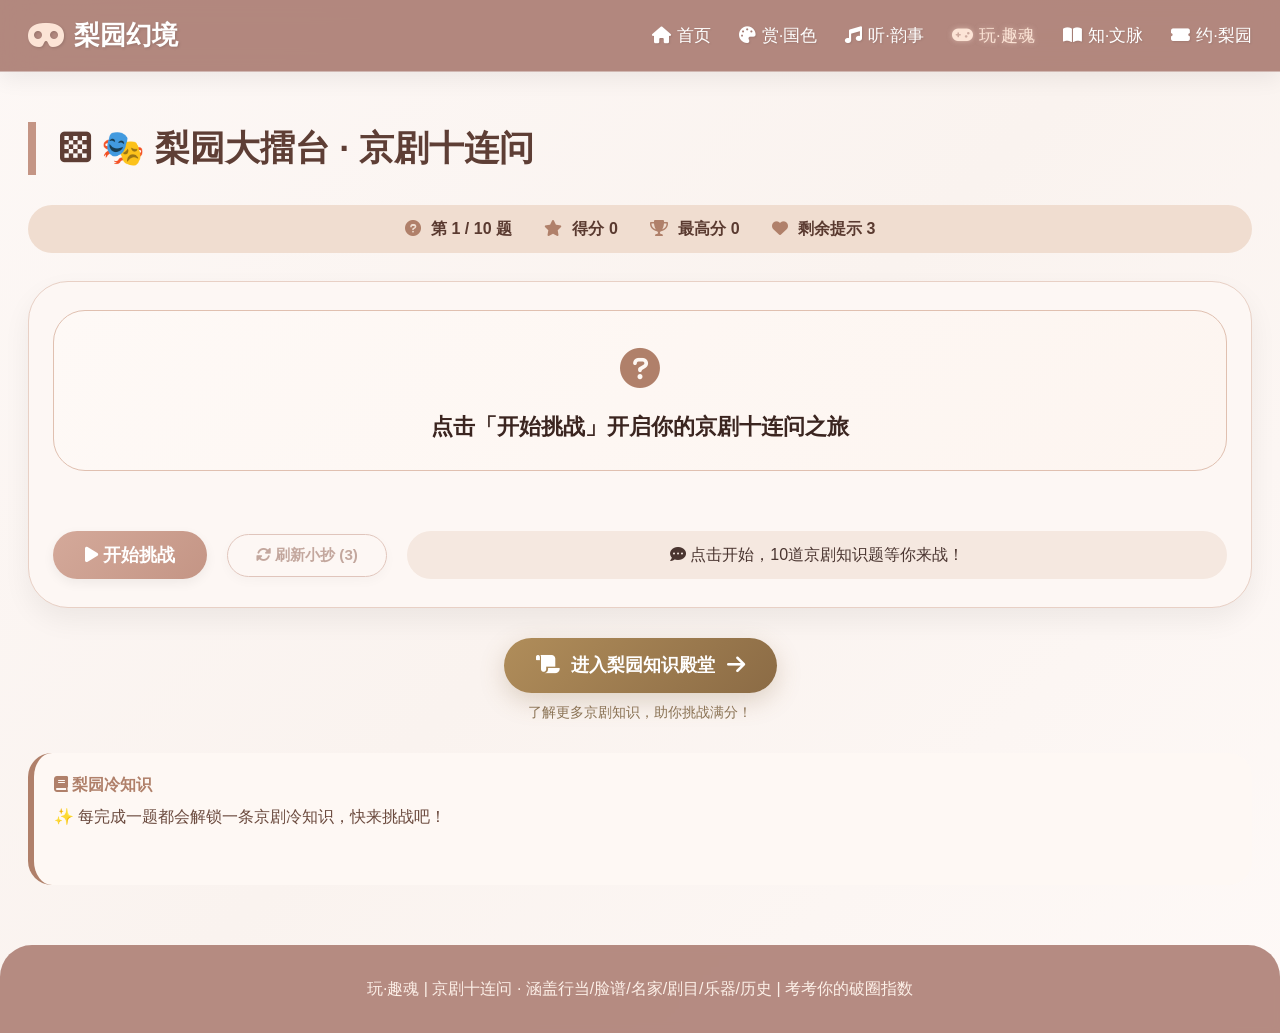
==== game.html @ dd4f6388 "Add files via upload" ====
<!DOCTYPE html>
<html lang="zh-CN">
<head>
    <meta charset="UTF-8">
    <meta name="viewport" content="width=device-width, initial-scale=1.0, user-scalable=yes">
    <title>梨园幻境 · 玩·趣魂 | 京剧十连问 · 破圈挑战赛</title>
    <link rel="stylesheet" href="https://cdnjs.cloudflare.com/ajax/libs/font-awesome/6.0.0-beta3/css/all.min.css">
    <link rel="stylesheet" href="css/new_file.css">
    <style>
        /* ========== 新增：知识殿堂跳转按钮样式 ========== */
        .knowledge-entry-section {
            text-align: center;
            margin: 30px 0 10px;
        }
        
        .knowledge-entry-btn {
            display: inline-flex;
            align-items: center;
            gap: 12px;
            background: linear-gradient(135deg, #b08d5a, #8b6b45);
            color: white;
            border: none;
            padding: 14px 32px;
            border-radius: 50px;
            font-size: 1.1rem;
            font-weight: 600;
            cursor: pointer;
            text-decoration: none;
            transition: all 0.3s ease;
            box-shadow: 0 8px 24px rgba(139, 107, 69, 0.25);
        }
        
        .knowledge-entry-btn:hover {
            background: linear-gradient(135deg, #c4a47a, #a07850);
            transform: translateY(-3px);
            box-shadow: 0 14px 32px rgba(139, 107, 69, 0.35);
        }
        
        .knowledge-entry-btn i {
            font-size: 1.3rem;
        }
        
        .entry-subtitle {
            font-size: 0.85rem;
            color: #8b7355;
            margin-top: 10px;
        }
    </style>
</head>
<body>
<div class="navbar">
    <div class="container nav-flex">
        <div class="logo"><i class="fas fa-mask"></i> 梨园幻境</div>
        <div class="nav-links">
            <a href="index.html"><i class="fas fa-home"></i> 首页</a>
            <a href="visual.html"><i class="fas fa-palette"></i> 赏·国色</a>
            <a href="audio.html"><i class="fas fa-music"></i> 听·韵事</a> 
            <a href="game.html" class="active"><i class="fas fa-gamepad"></i> 玩·趣魂</a>
            <a href="knowledge.html"><i class="fas fa-book-open"></i> 知·文脉</a>
            <a href="theater.html"><i class="fas fa-ticket-alt"></i> 约·梨园</a>
        </div>
    </div>
</div>

<div class="container">
    <!-- 游戏主区域：京剧十连问（保持不变） -->
    <div class="game-header">
        <h2 class="section-title"><i class="fas fa-chess-board"></i> 🎭 梨园大擂台 · 京剧十连问</h2>
        <div class="game-score-board">
            <span><i class="fas fa-question-circle"></i> 第 <span id="currentQNum">1</span> / <span id="totalQNum">10</span> 题</span>
            <span><i class="fas fa-star"></i> 得分 <span id="scoreCount">0</span></span>
            <span><i class="fas fa-trophy"></i> 最高分 <span id="highScoreSpan">0</span></span>
            <span><i class="fas fa-heart"></i> 剩余提示 <span id="hintLeftSpan">3</span></span>
        </div>
    </div>

    <div class="game-main-box">
        <!-- 题目卡片区域 -->
        <div class="question-area" id="questionArea">
            <div class="question-icon"><i class="fas fa-question-circle"></i></div>
            <div class="question-text" id="questionText">点击「开始挑战」开启你的京剧十连问之旅</div>
            <div class="hint-badge" id="hintBadge" style="display: none;">
                <i class="fas fa-lightbulb"></i> 💡 戏箱小抄：<span id="hintText"></span>
            </div>
        </div>

        <!-- 选项卡片区域 -->
        <div class="options-area" id="optionsArea"></div>

        <!-- 游戏控制栏 -->
        <div class="game-controls">
            <button id="startBtn" class="btn btn-primary btn-lg"><i class="fas fa-play"></i> 开始挑战</button>
            <button id="refreshHintBtn" class="btn btn-outline" disabled><i class="fas fa-sync-alt"></i> 刷新小抄 (<span id="hintLeftInner">3</span>)</button>
            <div class="game-feedback" id="gameFeedback">
                <i class="fas fa-comment-dots"></i> 点击开始，10道京剧知识题等你来战！
            </div>
        </div>

        <!-- 通关彩蛋区域 -->
        <div class="achievement-area" id="achievementArea" style="display: none;">
            <div class="achievement-card">
                <i class="fas fa-crown"></i>
                <span id="achievementText"></span>
            </div>
        </div>
    </div>

    <!-- ========== 新增：知识殿堂跳转入口 ========== -->
    <div class="knowledge-entry-section">
        <a href="game-knowledge.html" class="knowledge-entry-btn">
            <i class="fas fa-scroll"></i>
            进入梨园知识殿堂
            <i class="fas fa-arrow-right"></i>
        </a>
        <p class="entry-subtitle">了解更多京剧知识，助你挑战满分！</p>
    </div>

    <!-- 梨园知识小百科（动态更新） -->
    <div class="knowledge-tips">
        <h4><i class="fas fa-book"></i> 梨园冷知识</h4>
        <p id="funFact">✨ 每完成一题都会解锁一条京剧冷知识，快来挑战吧！</p>
    </div>
</div>

<footer><p>玩·趣魂 | 京剧十连问 · 涵盖行当/脸谱/名家/剧目/乐器/历史 | 考考你的破圈指数</p></footer>

<script>
    // ---------- 京剧知识题库（保持不变） ----------
    const masterQuestionBank = [
        // 行当类
        { question: "京剧中的"旦"角不包括以下哪一类？", options: ["青衣", "花旦", "武旦", "花脸"], correct: "花脸", hint: "花脸属于「净」行，不是旦角。", funFact: "旦角分为青衣、花旦、刀马旦、武旦、老旦等。" },
        { question: "下列哪位是著名的"老生"演员？", options: ["梅兰芳", "程砚秋", "马连良", "荀慧生"], correct: "马连良", hint: "马连良是四大须生之一，老生名家。", funFact: "四大须生：马连良、谭富英、杨宝森、奚啸伯。" },
        { question: ""丑"角脸上的白色块通常画在哪里？", options: ["额头", "鼻梁", "脸颊", "下巴"], correct: "鼻梁", hint: "丑角鼻梁上画白色豆腐块，俗称「小花脸」。", funFact: "丑角分文丑和武丑，文丑如《群英会》蒋干。" },
        // 脸谱类
        { question: "京剧脸谱中，白色通常象征什么性格？", options: ["忠勇", "刚直", "奸诈", "神秘"], correct: "奸诈", hint: "白脸代表奸诈多疑，如曹操、严嵩。", funFact: "红脸忠勇（关羽）、黑脸刚直（包拯）、白脸奸诈（曹操）。" },
        { question: "《闹天宫》中孙悟空的脸谱主色调是？", options: ["红色", "黄色", "白色", "金色"], correct: "金色", hint: "孙悟空脸谱为金色，代表神佛/猴王。", funFact: "金色脸谱多用于神怪角色，如二郎神、孙悟空。" },
        // 剧目类
        { question: "《贵妃醉酒》中杨贵妃由哪位京剧大师发扬光大？", options: ["程砚秋", "荀慧生", "梅兰芳", "尚小云"], correct: "梅兰芳", hint: "梅兰芳的《贵妃醉酒》是梅派代表剧目。", funFact: "梅兰芳在剧中加入了「卧鱼」等高难度身段。" },
        { question: ""劝千岁杀字休出口"出自哪部经典剧目？", options: ["《空城计》", "《甘露寺》", "《借东风》", "《捉放曹》"], correct: "《甘露寺》", hint: "这是乔玄劝孙权不要杀刘备的著名唱段。", funFact: "这段「劝千岁」是马派老生代表唱腔。" },
        { question: "以下哪部戏讲述的是"霸王别姬"的故事？", options: ["《长坂坡》", "《霸王别姬》", "《宇宙锋》", "《锁麟囊》"], correct: "《霸王别姬》", hint: "项羽被困垓下，虞姬自刎。", funFact: "《霸王别姬》中虞姬的剑舞是经典场面。" },
        // 名家类
        { question: "被誉为"京剧艺术大师"、"梅派"创始人的是？", options: ["程砚秋", "梅兰芳", "周信芳", "马连良"], correct: "梅兰芳", hint: "梅兰芳是四大名旦之首。", funFact: "梅兰芳曾赴美演出，将京剧推向世界。" },
        { question: ""麒派"老生艺术是由哪位大师创立的？", options: ["梅兰芳", "程砚秋", "周信芳", "荀慧生"], correct: "周信芳", hint: "周信芳艺名「麒麟童」，创立麒派。", funFact: "麒派表演苍劲有力，擅演《徐策跑城》。" },
        // 乐器类
        { question: "京剧乐队中，被称为"武场"灵魂的打击乐器是？", options: ["京胡", "月琴", "板鼓", "铙钹"], correct: "板鼓", hint: "板鼓由鼓师指挥，控制全场节奏。", funFact: "武场乐器包括板鼓、大锣、铙钹、小锣。" },
        { question: "京剧"文场"三大件不包括以下哪一项？", options: ["京胡", "月琴", "三弦", "大锣"], correct: "大锣", hint: "大锣属于武场乐器。", funFact: "文场三大件：京胡、月琴、三弦。" },
        // 历史类
        { question: "京剧形成于哪个朝代？", options: ["唐代", "宋代", "明代", "清代"], correct: "清代", hint: "乾隆年间四大徽班进京，逐渐形成京剧。", funFact: "京剧至今已有200多年历史。" },
        { question: "四大徽班进京发生在哪一年左右？", options: ["1790年", "1840年", "1900年", "1911年"], correct: "1790年", hint: "乾隆五十五年，为皇帝祝寿进京。", funFact: "四大徽班：三庆、四喜、和春、春台。" },
        // 特技类
        { question: "京剧中的"摔僵尸"属于哪种表演特技？", options: ["毯子功", "把子功", "水袖功", "翎子功"], correct: "毯子功", hint: "摔僵尸是毯子功中的高难度技巧。", funFact: "毯子功包括翻、滚、摔、跌等技巧。" },
        { question: "京剧表演中，演员甩动头顶的翎子称为什么？", options: ["翎子功", "帽翅功", "水袖功", "髯口功"], correct: "翎子功", hint: "翎子功多用于吕布、周瑜等角色。", funFact: "翎子功有掏翎、衔翎、甩翎等技巧。" }
    ];

    // 游戏状态（保持不变）
    let currentQuestions = [];
    let currentIndex = 0;
    let score = 0;
    let highScore = 0;
    let hintLeft = 3;
    let gameActive = false;
    let answered = false;
    let currentQuestionObj = null;
    let canRefreshHint = true;

    // DOM 元素（保持不变）
    const questionText = document.getElementById('questionText');
    const optionsArea = document.getElementById('optionsArea');
    const startBtn = document.getElementById('startBtn');
    const refreshHintBtn = document.getElementById('refreshHintBtn');
    const gameFeedback = document.getElementById('gameFeedback');
    const currentQNumSpan = document.getElementById('currentQNum');
    const totalQNumSpan = document.getElementById('totalQNum');
    const scoreCountSpan = document.getElementById('scoreCount');
    const highScoreSpan = document.getElementById('highScoreSpan');
    const hintLeftSpan = document.getElementById('hintLeftSpan');
    const hintLeftInner = document.getElementById('hintLeftInner');
    const hintBadge = document.getElementById('hintBadge');
    const hintTextSpan = document.getElementById('hintText');
    const achievementArea = document.getElementById('achievementArea');
    const achievementTextSpan = document.getElementById('achievementText');
    const funFactP = document.getElementById('funFact');

    // 所有游戏函数保持不变
    function loadHighScore() {
        const saved = localStorage.getItem('operaQuizHighScore');
        if (saved) highScore = parseInt(saved);
        highScoreSpan.innerText = highScore;
    }

    function saveHighScore() {
        if (score > highScore) {
            highScore = score;
            highScoreSpan.innerText = highScore;
            localStorage.setItem('operaQuizHighScore', highScore);
        }
    }

    function selectRandomQuestions() {
        const shuffled = [...masterQuestionBank];
        for (let i = shuffled.length - 1; i > 0; i--) {
            const j = Math.floor(Math.random() * (i + 1));
            [shuffled[i], shuffled[j]] = [shuffled[j], shuffled[i]];
        }
        return shuffled.slice(0, 10);
    }

    function refreshHint() {
        if (!gameActive || answered) {
            gameFeedback.innerHTML = '<i class="fas fa-info-circle"></i> 请在答题前使用小抄~';
            return;
        }
        if (hintLeft <= 0) {
            gameFeedback.innerHTML = '<i class="fas fa-exclamation-triangle"></i> 小抄次数已用完！';
            return;
        }
        if (!canRefreshHint) return;
        
        canRefreshHint = false;
        hintLeft--;
        hintLeftSpan.innerText = hintLeft;
        hintLeftInner.innerText = hintLeft;
        
        if (currentQuestionObj && currentQuestionObj.hint) {
            hintTextSpan.innerText = currentQuestionObj.hint;
            hintBadge.style.display = 'block';
            gameFeedback.innerHTML = '<i class="fas fa-lightbulb"></i> 戏箱小抄已刷新！快看提示~';
            
            setTimeout(() => {
                if (hintBadge.style.display === 'block') {
                    hintBadge.style.display = 'none';
                }
            }, 4000);
        }
        
        setTimeout(() => {
            canRefreshHint = true;
        }, 1000);
        
        refreshHintBtn.disabled = false;
    }

    function displayCurrentQuestion() {
        if (!gameActive || currentIndex >= currentQuestions.length) return;
        
        currentQuestionObj = currentQuestions[currentIndex];
        questionText.innerHTML = `<i class="fas fa-feather-alt"></i> ${currentQuestionObj.question}`;
        
        const opts = [...currentQuestionObj.options];
        for (let i = opts.length - 1; i > 0; i--) {
            const j = Math.floor(Math.random() * (i + 1));
            [opts[i], opts[j]] = [opts[j], opts[i]];
        }
        
        optionsArea.innerHTML = '';
        opts.forEach(opt => {
            const optionCard = document.createElement('div');
            optionCard.className = 'costume-option';
            optionCard.innerHTML = `
                <div class="option-emoji">${getOptionEmoji(opt)}</div>
                <div class="option-text">${opt}</div>
            `;
            optionCard.addEventListener('click', () => {
                if (!gameActive || answered) return;
                checkAnswer(opt);
            });
            optionsArea.appendChild(optionCard);
        });
        
        answered = false;
        currentQNumSpan.innerText = currentIndex + 1;
        totalQNumSpan.innerText = currentQuestions.length;
        scoreCountSpan.innerText = score;
        hintBadge.style.display = 'none';
        refreshHintBtn.disabled = false;
    }
    
    function getOptionEmoji(opt) {
        if (opt.includes('梅兰芳')) return '🎭';
        if (opt.includes('脸谱') || opt.includes('红脸')) return '🎨';
        if (opt.includes('大锣')) return '🥁';
        if (opt.includes('1790')) return '📅';
        return '🎭';
    }

    function checkAnswer(selected) {
        if (!gameActive || answered) return;
        answered = true;
        
        const isCorrect = (selected === currentQuestionObj.correct);
        
        if (isCorrect) {
            score += 10;
            scoreCountSpan.innerText = score;
            saveHighScore();
            
            gameFeedback.innerHTML = `<i class="fas fa-check-circle"></i> ✅ 漂亮！${currentQuestionObj.correct} 是正确的！ +10分`;
            gameFeedback.className = 'game-feedback correct-feedback';
            funFactP.innerHTML = `<i class="fas fa-lightbulb"></i> ✨ 冷知识：${currentQuestionObj.funFact}`;
            highlightOption(currentQuestionObj.correct, true);
            
            setTimeout(() => {
                if (gameActive) {
                    currentIndex++;
                    if (currentIndex < currentQuestions.length) {
                        displayCurrentQuestion();
                    } else {
                        gameComplete();
                    }
                }
            }, 1000);
        } else {
            gameFeedback.innerHTML = `<i class="fas fa-times-circle"></i> ❌ 很遗憾！正确答案是：${currentQuestionObj.correct}。${currentQuestionObj.hint}`;
            gameFeedback.className = 'game-feedback wrong-feedback';
            highlightOption(selected, false);
            highlightOption(currentQuestionObj.correct, true);
            funFactP.innerHTML = `<i class="fas fa-book"></i> 📖 小贴士：${currentQuestionObj.hint}`;
            
            setTimeout(() => {
                if (gameActive) {
                    gameOver();
                }
            }, 2000);
        }
        
        refreshHintBtn.disabled = true;
    }
    
    function highlightOption(optionText, isCorrect) {
        const options = document.querySelectorAll('.costume-option');
        for (let opt of options) {
            if (opt.querySelector('.option-text').innerText === optionText) {
                if (isCorrect) {
                    opt.classList.add('correct-answer');
                } else {
                    opt.classList.add('wrong-answer');
                }
                setTimeout(() => {
                    opt.classList.remove('correct-answer', 'wrong-answer');
                }, 1000);
                break;
            }
        }
    }
    
    function gameComplete() {
        gameActive = false;
        startBtn.innerText = '再来一局';
        refreshHintBtn.disabled = true;
        
        const totalScore = score;
        let message = '';
        if (totalScore === 100) {
            message = '🏆 满分破圈大神！京剧十级学者！🏆';
            showAchievement('🎉 满分通关！京剧破圈王者！ 🎉');
        } else if (totalScore >= 70) {
            message = '🌟 京剧达人！再进一步就是大师啦！ 🌟';
            showAchievement('✨ 京剧达人 · 破圈成功 ✨');
        } else {
            message = '📚 再学学京剧知识，下次一定全对！ 💪';
            showAchievement('💪 继续努力，梨园之路还很长~');
        }
        
        gameFeedback.innerHTML = `<i class="fas fa-flag-checkered"></i> 闯关结束！最终得分：${totalScore}/100。${message}`;
        gameFeedback.className = 'game-feedback';
        saveHighScore();
    }
    
    function gameOver() {
        gameActive = false;
        startBtn.innerText = '再来一局';
        refreshHintBtn.disabled = true;
        
        gameFeedback.innerHTML = `<i class="fas fa-skull-crosswalk"></i> 挑战失败！最终得分：${score}/100。点击「再来一局」重新挑战！`;
        gameFeedback.className = 'game-feedback wrong-feedback';
        showAchievement('😢 差一点点，再来一局吧！');
        saveHighScore();
    }
    
    function showAchievement(msg) {
        achievementTextSpan.innerText = msg;
        achievementArea.style.display = 'block';
        setTimeout(() => {
            achievementArea.style.display = 'none';
        }, 3000);
    }
    
    function startNewGame() {
        currentQuestions = selectRandomQuestions();
        currentIndex = 0;
        score = 0;
        hintLeft = 3;
        gameActive = true;
        answered = false;
        
        scoreCountSpan.innerText = score;
        hintLeftSpan.innerText = hintLeft;
        hintLeftInner.innerText = hintLeft;
        startBtn.innerText = '挑战中...';
        setTimeout(() => { startBtn.innerText = '再来一局'; }, 1500);
        
        refreshHintBtn.disabled = false;
        gameFeedback.innerHTML = '<i class="fas fa-play"></i> 游戏开始！共10题，每题10分，答错即结束。可使用3次「刷新小抄」！';
        gameFeedback.className = 'game-feedback';
        funFactP.innerHTML = '✨ 每完成一题都会解锁一条京剧冷知识，快来挑战吧！';
        
        displayCurrentQuestion();
    }

    function init() {
        loadHighScore();
        totalQNumSpan.innerText = '10';
        
        startBtn.addEventListener('click', () => {
            if (gameActive) {
                if (confirm('当前游戏进行中，重新开始会丢失进度，确定吗？')) {
                    startNewGame();
                }
            } else {
                startNewGame();
            }
        });
        
        refreshHintBtn.addEventListener('click', refreshHint);
        
        gameFeedback.innerHTML = '<i class="fas fa-comment-dots"></i> 点击「开始挑战」，10道京剧知识题等你来战！';
    }
    
    init();
</script>
</body>
</html>
---- css/new_file.css ----
/* css/new_file.css - 京剧破圈互动网站统一样式表（淡雅京剧淡红色系） */
* {
    margin: 0;
    padding: 0;
    box-sizing: border-box;
}

body {
    /* 改为低饱和度的淡粉/暖白渐变，如戏服水袖般柔美 */
    background: linear-gradient(135deg, #fdf8f6 0%, #faf3ef 50%, #fef9f7 100%);
    font-family: 'Segoe UI', 'PingFang SC', Roboto, 'Noto Sans CJK SC', 'Microsoft YaHei', sans-serif;
    color: #4a3530; /* 深红褐色文字，更柔和 */
    scroll-behavior: smooth;
    min-height: 100vh;
}

.container {
    max-width: 1300px;
    margin: 0 auto;
    padding: 0 28px;
}

/* ========== 导航栏统一风格（淡雅浅绛红色） ========== */
.navbar {
    /* 使用低饱和度的浅绛红色，如京剧戏服内衬 */
    background: rgba(168, 120, 110, 0.88); /* 淡雅浅绛红 */
    backdrop-filter: blur(14px);
    position: sticky;
    top: 0;
    z-index: 1000;
    padding: 16px 0;
    border-bottom: 1px solid rgba(255, 255, 255, 0.4);
    box-shadow: 0 8px 20px rgba(0, 0, 0, 0.06);
}

.nav-flex {
    display: flex;
    justify-content: space-between;
    align-items: center;
    flex-wrap: wrap;
}

.logo {
    display: flex;
    align-items: center;
    gap: 10px;
    font-size: 1.6rem;
    font-weight: bold;
    color: #ffffff;
    text-shadow: 1px 1px 3px rgba(0, 0, 0, 0.15);
}

.logo i {
    font-size: 2rem;
    color: #fce4d6; /* 淡粉金色 */
    animation: gentleShake 3s infinite;
}

@keyframes gentleShake {
    0%, 100% { transform: rotate(0deg); }
    50% { transform: rotate(5deg); }
}

.nav-links {
    display: flex;
    gap: 28px;
    flex-wrap: wrap;
}

.nav-links a {
    color: #ffffff;
    text-decoration: none;
    font-weight: 500;
    font-size: 1.05rem;
    transition: 0.2s;
    display: flex;
    align-items: center;
    gap: 6px;
    text-shadow: 1px 1px 2px rgba(0, 0, 0, 0.1);
}

.nav-links a:hover,
.nav-links a.active {
    color: #fce4d6; /* 淡粉金色高亮 */
    text-shadow: 0 0 5px rgba(252, 228, 214, 0.5);
}

/* ========== 按钮样式（淡红色系列） ========== */
.btn {
    background: linear-gradient(135deg, #d4a99a, #c49585); /* 淡粉褐色渐变 */
    color: white;
    border: none;
    padding: 10px 28px;
    border-radius: 40px;
    font-weight: bold;
    cursor: pointer;
    transition: 0.2s;
    font-size: 0.95rem;
    display: inline-block;
    text-decoration: none;
    box-shadow: 0 4px 12px rgba(0, 0, 0, 0.06);
}

.btn:hover {
    background: linear-gradient(135deg, #e0bfb0, #d4a99a);
    transform: scale(1.02);
    box-shadow: 0 6px 16px rgba(0, 0, 0, 0.1);
}

.btn-outline {
    background: transparent;
    border: 1.5px solid #c49585;
    color: #8b5a4a;
}

.btn-outline:hover {
    background: linear-gradient(135deg, #d4a99a, #c49585);
    color: white;
    transform: scale(1.02);
}

/* ========== 板块标题 ========== */
.section-title {
    font-size: 2.2rem;
    border-left: 8px solid #c49585; /* 淡粉褐边框 */
    padding-left: 24px;
    margin: 50px 0 30px;
    font-weight: 800;
    color: #5e3e35;
}

/* ========== 卡片网格 ========== */
.card-grid {
    display: grid;
    grid-template-columns: repeat(auto-fill, minmax(280px, 1fr));
    gap: 30px;
    margin-bottom: 40px;
}

.card {
    background: rgba(255, 255, 255, 0.92);
    backdrop-filter: blur(4px);
    border-radius: 36px;
    overflow: hidden;
    box-shadow: 0 12px 24px rgba(0, 0, 0, 0.05);
    transition: all 0.3s ease;
    border: 1px solid rgba(235, 215, 210, 0.8);
}

.card:hover {
    transform: translateY(-6px);
    box-shadow: 0 20px 30px rgba(0, 0, 0, 0.08);
    background: rgba(255, 255, 255, 0.97);
}

.card-img {
    height: 200px;
    background-size: cover;
    background-position: center;
}

.card-content {
    padding: 24px;
}

.tag {
    background: rgba(210, 170, 155, 0.2); /* 淡粉褐色标签 */
    color: #8b5a4a;
    border-radius: 30px;
    padding: 4px 14px;
    font-size: 0.75rem;
    display: inline-block;
    margin-bottom: 12px;
}

/* ========== Hero 区域 ========== */
.hero {
    background: linear-gradient(125deg, #e8d0c5 0%, #f2e0d5 50%, #fdf8f6 100%); /* 淡粉褐渐变 */
    border-radius: 0 0 56px 56px;
    padding: 60px 0 70px;
    color: white;
    position: relative;
    overflow: hidden;
}

.hero-grid {
    display: flex;
    flex-wrap: wrap;
    align-items: center;
    gap: 40px;
}

.hero-text h1 {
    font-size: 3rem;
    line-height: 1.2;
    background: linear-gradient(135deg, #6b4a3e, #8b6a5a, #a88070); /* 红褐色系文字渐变 */
    -webkit-background-clip: text;
    background-clip: text;
    color: transparent;
    margin-bottom: 20px;
}

.hero-badge {
    background: rgba(0, 0, 0, 0.1);
    backdrop-filter: blur(4px);
    border-radius: 40px;
    padding: 6px 18px;
    display: inline-block;
    font-size: 0.9rem;
    margin-bottom: 18px;
}

/* ========== 页脚（底栏）淡雅浅绛红色，与导航栏一致 ========== */
footer {
    background: rgba(168, 120, 110, 0.85); /* 与导航栏同色 */
    color: #fdf0e8;
    text-align: center;
    padding: 32px 0;
    margin-top: 60px;
    border-radius: 32px 32px 0 0;
    backdrop-filter: blur(4px);
}

/* ========== 响应式 ========== */
@media (max-width: 780px) {
    .hero-text h1 {
        font-size: 2rem;
    }
    .section-title {
        font-size: 1.8rem;
    }
    .nav-links {
        gap: 16px;
        margin-top: 12px;
    }
}

/* ========== 特定组件样式（背景色同步调整为淡红色系） ========== */
/* 音频播放项 */
.audio-player-item {
    background: rgba(250, 240, 235, 0.9); /* 暖粉米色 */
    border-radius: 60px;
    margin: 12px 0;
    padding: 16px 24px;
    display: flex;
    justify-content: space-between;
    align-items: center;
    flex-wrap: wrap;
    backdrop-filter: blur(4px);
    border: 1px solid #e8d0c5;
}

/* 进度条 */
.progress-bar {
    width: 100%;
    background: rgba(200, 180, 170, 0.5);
    border-radius: 20px;
    margin-top: 8px;
}

.progress-fill {
    height: 6px;
    background: #c49585;
    border-radius: 20px;
    width: 0%;
}

/* 游戏区域 */
.game-box {
    background: rgba(252, 245, 242, 0.93);
    backdrop-filter: blur(4px);
    border-radius: 48px;
    padding: 32px;
    margin-bottom: 40px;
    border: 1px solid #e8d0c5;
}

.quiz-options {
    display: flex;
    flex-wrap: wrap;
    gap: 20px;
    justify-content: center;
}

.quiz-card {
    background: rgba(255, 252, 250, 0.95);
    border-radius: 48px;
    padding: 20px;
    width: 180px;
    cursor: pointer;
    text-align: center;
    border: 2px solid rgba(200, 170, 155, 0.4);
    transition: 0.2s;
}

.quiz-card.selected {
    border: 4px solid #c49585;
    background: rgba(250, 240, 235, 0.98);
    transform: scale(1.02);
}

.result-area {
    background: rgba(168, 120, 110, 0.85);
    border-radius: 32px;
    padding: 24px;
    margin-top: 24px;
    color: #fdf0e8;
}

/* 双列布局 */
.two-col {
    display: flex;
    flex-wrap: wrap;
    gap: 32px;
}

.col {
    flex: 1;
    background: rgba(252, 245, 242, 0.93);
    backdrop-filter: blur(4px);
    border-radius: 48px;
    padding: 28px;
    border: 1px solid #e8d0c5;
}

.timeline-item {
    display: flex;
    gap: 20px;
    border-bottom: 1px solid rgba(200, 170, 155, 0.4);
    padding: 12px 0;
}

.badge {
    background: #c49585;
    color: white;
    padding: 6px 14px;
    border-radius: 40px;
    display: inline-block;
    margin: 10px 0;
}

/* 地图占位 */
.map-placeholder {
    background: rgba(235, 215, 205, 0.85);
    backdrop-filter: blur(4px);
    border-radius: 48px;
    padding: 32px;
    text-align: center;
    margin-top: 40px;
}

/* Swiper 轮播 */
.swiper {
    width: 100%;
    padding: 20px 0;
}

.swiper-slide {
    text-align: center;
    background: rgba(255, 248, 245, 0.95);
    backdrop-filter: blur(4px);
    border-radius: 32px;
    padding: 16px;
}

.swiper-slide img {
    width: 100%;
    border-radius: 24px;
}

/* 当前播放栏 */
.now-playing-bar {
    background: #e8d0c5;
    border-radius: 48px;
    padding: 12px 20px;
    margin-top: 20px;
    display: none;
    color: #4a3530;
}

/* 网红卡片特殊样式 */
.influencer-card {
    text-align: center;
}

.influencer-avatar {
    width: 100px;
    height: 100px;
    border-radius: 50%;
    object-fit: cover;
    margin-bottom: 12px;
    border: 3px solid #c49585;
}

/* ========== 首页专属科普样式 ========== */
.knowledge-highlight {
    background: linear-gradient(135deg, rgba(255, 249, 246, 0.94), rgba(250, 240, 235, 0.92));
    backdrop-filter: blur(4px);
    border-radius: 48px;
    padding: 32px;
    margin-bottom: 40px;
    box-shadow: 0 8px 20px rgba(0, 0, 0, 0.03);
}

.knowledge-highlight h3 {
    font-size: 1.6rem;
    color: #8b5a4a;
    margin-bottom: 20px;
    display: flex;
    align-items: center;
    gap: 12px;
}

.knowledge-grid {
    display: grid;
    grid-template-columns: repeat(auto-fit, minmax(280px, 1fr));
    gap: 24px;
    margin-top: 20px;
}

.knowledge-item {
    background: rgba(255, 255, 255, 0.95);
    border-radius: 28px;
    padding: 20px;
    transition: transform 0.2s;
    box-shadow: 0 4px 12px rgba(0, 0, 0, 0.04);
}

.knowledge-item:hover {
    transform: translateY(-4px);
    box-shadow: 0 12px 24px rgba(0, 0, 0, 0.06);
}

.knowledge-icon {
    font-size: 2.2rem;
    color: #c49585;
    margin-bottom: 12px;
}

.knowledge-item h4 {
    font-size: 1.2rem;
    margin-bottom: 12px;
    color: #5e3e35;
}

.knowledge-item p {
    color: #6b4a3e;
    line-height: 1.5;
}

.fun-fact {
    background: rgba(210, 170, 155, 0.12);
    border-left: 4px solid #c49585;
    padding: 16px 20px;
    border-radius: 20px;
    margin-top: 20px;
}

.stat-grid {
    display: flex;
    flex-wrap: wrap;
    gap: 20px;
    justify-content: space-around;
    margin-top: 20px;
}

.stat-card {
    text-align: center;
    flex: 1;
    min-width: 120px;
    background: rgba(255, 255, 255, 0.95);
    border-radius: 32px;
    padding: 20px;
}

.stat-number {
    font-size: 2rem;
    font-weight: bold;
    color: #c49585;
}

@media (max-width: 768px) {
    .knowledge-grid {
        grid-template-columns: 1fr;
    }
}
/* 首页小标题样式 */
.hero-subtitle {
    font-size: 1.4rem;
    font-weight: 500;
    margin: 16px 0 20px 0;
    background: linear-gradient(135deg, #fce4d6, #d4a99a);
    -webkit-background-clip: text;
    background-clip: text;
    color: transparent;
    letter-spacing: 2px;
}

@media (max-width: 780px) {
    .hero-subtitle {
        font-size: 1.1rem;
    }
}
/* css/new_file.css - 新增/修改部分（同步为淡红京剧色系） */

/* ========== 主视觉 Banner 动态视频背景 ========== */
.hero-banner {
    position: relative;
    width: 100%;
    height: 85vh;
    min-height: 550px;
    overflow: hidden;
    border-radius: 0 0 48px 48px;
    margin-bottom: 30px;
}

.hero-video-bg {
    position: absolute;
    top: 50%;
    left: 50%;
    width: 100%;
    height: 100%;
    object-fit: cover;
    transform: translate(-50%, -50%);
    z-index: 0;
}

.video-overlay {
    position: absolute;
    top: 0;
    left: 0;
    width: 100%;
    height: 100%;
    background: linear-gradient(135deg, rgba(60, 35, 30, 0.35), rgba(80, 50, 40, 0.3));
    z-index: 1;
}

.gold-particles {
    position: absolute;
    top: 0;
    left: 0;
    width: 100%;
    height: 100%;
    z-index: 2;
    pointer-events: none;
}

.hero-banner-content {
    position: relative;
    z-index: 3;
    display: flex;
    align-items: center;
    justify-content: center;
    height: 100%;
    text-align: center;
    color: white;
    backdrop-filter: brightness(1.05);
}

.hero-text-box {
    background: rgba(0, 0, 0, 0.25);
    backdrop-filter: blur(8px);
    border-radius: 64px;
    padding: 32px 48px;
    border: 1px solid rgba(235, 200, 180, 0.5);
    animation: fadeInUp 1s ease-out;
}

@keyframes fadeInUp {
    from { opacity: 0; transform: translateY(30px); }
    to { opacity: 1; transform: translateY(0); }
}

.dynamic-calligraphy {
    margin: 24px 0;
}

.calligraphy-char {
    font-size: 6rem;
    font-weight: 800;
    font-family: 'KaiTi', '华文楷书', cursive;
    background: linear-gradient(135deg, #fce4d6, #e8c8b0, #c49585);
    -webkit-background-clip: text;
    background-clip: text;
    color: transparent;
    display: inline-block;
    margin-right: 20px;
    text-shadow: 0 0 15px rgba(200, 150, 120, 0.4);
}

.calligraphy-sub {
    font-size: 1.6rem;
    letter-spacing: 4px;
    font-weight: 300;
    background: linear-gradient(135deg, #ffffff, #f2e0d5);
    -webkit-background-clip: text;
    background-clip: text;
    color: transparent;
}

.cta-btn {
    background: linear-gradient(135deg, #d4a99a, #c49585);
    font-size: 1.2rem;
    padding: 12px 32px;
    margin-top: 16px;
    box-shadow: 0 8px 20px rgba(0, 0, 0, 0.25);
    transition: 0.3s;
}

.cta-btn:hover {
    transform: scale(1.03);
    background: linear-gradient(135deg, #e0bfb0, #d4a99a);
}

/* ========== 精选内容走廊（横向滑动） ========== */
.featuredSwiper {
    padding: 20px 0 40px;
    margin-bottom: 40px;
}

.featured-card {
    background: rgba(255, 255, 255, 0.92);
    backdrop-filter: blur(8px);
    border-radius: 48px;
    padding: 28px 20px;
    text-align: center;
    box-shadow: 0 20px 30px rgba(0, 0, 0, 0.06);
    transition: all 0.3s;
    height: auto;
    border: 1px solid rgba(200, 165, 145, 0.5);
}

.featured-card:hover {
    transform: translateY(-8px);
    background: rgba(255, 255, 255, 0.98);
}

.featured-icon {
    font-size: 2.8rem;
    color: #b0806a;
    margin-bottom: 16px;
}

.voice-preview {
    background: rgba(200, 165, 145, 0.25);
    border-radius: 40px;
    padding: 8px 16px;
    margin: 15px 0;
    cursor: pointer;
    font-size: 0.9rem;
    transition: 0.2s;
}
.voice-preview:hover { background: rgba(200, 165, 145, 0.5); }

.btn-small {
    background: #c49585;
    border: none;
    padding: 8px 20px;
    border-radius: 40px;
    color: #2e1f1a;
    font-weight: bold;
    cursor: pointer;
    transition: 0.2s;
}
.btn-small:hover { background: #b0806a; transform: scale(1.02); }

/* 3D 凤冠模型模拟 */
.model-3d-hint {
    background: rgba(0, 0, 0, 0.04);
    border-radius: 32px;
    padding: 16px;
    margin: 16px 0;
    cursor: grab;
    perspective: 600px;
}
.crown-3d {
    width: 100px;
    height: 100px;
    background: radial-gradient(circle, #e8c8b0, #c49585);
    border-radius: 50% 50% 30% 30%;
    margin: 0 auto 12px;
    box-shadow: 0 0 0 4px #fce4d6, 0 0 0 8px #a87060;
    transition: transform 0.1s linear;
    transform-style: preserve-3d;
}
.crown-3d::before {
    content: "👑";
    font-size: 3rem;
    display: block;
    text-align: center;
    line-height: 100px;
}

.countdown-timer {
    background: rgba(168, 120, 110, 0.15);
    border-radius: 32px;
    padding: 10px;
    margin: 15px 0;
    font-weight: bold;
    color: #4a3530;
}

/* 梨园指南美化 */
.guide-box {
    background: rgba(250, 240, 235, 0.9);
    backdrop-filter: blur(4px);
    border-radius: 48px;
    padding: 28px;
    margin-bottom: 40px;
}
.guide-content {
    display: flex;
    flex-wrap: wrap;
    justify-content: space-between;
    align-items: center;
    gap: 20px;
}
.guide-content ul {
    flex: 2;
    list-style: none;
    columns: 2;
    column-gap: 30px;
}
.guide-content li {
    margin-bottom: 12px;
    break-inside: avoid;
}
.guide-mascot {
    flex: 1;
    text-align: center;
    font-size: 3rem;
}
@media (max-width: 768px) {
    .hero-banner { height: 70vh; }
    .calligraphy-char { font-size: 3.5rem; }
    .calligraphy-sub { font-size: 1.2rem; }
    .guide-content ul { columns: 1; }
    .featuredSwiper .swiper-slide { width: 85%; }
}
/* ========================================
   服装滑动展示组件样式
   ======================================== */

.costume-slider-container {
    position: relative;
    margin: 10px 0 15px 0;
}

.costume-slider {
    display: flex;
    gap: 10px;
    overflow-x: auto;
    scroll-behavior: smooth;
    padding: 8px 0;
    scrollbar-width: thin;
    scrollbar-color: #b0806a #f0ddd0;
}

.costume-slider::-webkit-scrollbar {
    height: 5px;
}

.costume-slider::-webkit-scrollbar-track {
    background: #f0ddd0;
    border-radius: 10px;
}

.costume-slider::-webkit-scrollbar-thumb {
    background: #b0806a;
    border-radius: 10px;
}

.costume-item {
    flex-shrink: 0;
    text-align: center;
    cursor: pointer;
    transition: all 0.2s ease;
    padding: 5px;
    border-radius: 12px;
    background: rgba(245, 225, 215, 0.4);
}

.costume-item.active {
    background: rgba(176, 128, 106, 0.25);
    box-shadow: 0 0 0 2px #b0806a;
}

.costume-thumb {
    width: 70px;
    height: 70px;
    object-fit: cover;
    border-radius: 12px;
    box-shadow: 0 3px 8px rgba(0,0,0,0.12);
    transition: transform 0.2s;
    display: block;
}

.costume-thumb:hover {
    transform: scale(1.05);
}

.costume-name {
    display: block;
    font-size: 0.6rem;
    color: #5a3a30;
    margin-top: 5px;
    font-weight: 500;
}

.slider-btn {
    position: absolute;
    top: 50%;
    transform: translateY(-50%);
    background: rgba(176, 128, 106, 0.85);
    border: none;
    width: 28px;
    height: 28px;
    border-radius: 50%;
    color: white;
    cursor: pointer;
    z-index: 10;
    transition: 0.2s;
    display: flex;
    align-items: center;
    justify-content: center;
}

.slider-btn:hover {
    background: #b0806a;
    transform: translateY(-50%) scale(1.05);
}

.slider-prev { left: -8px; }
.slider-next { right: -8px; }

.current-costume-display {
    display: flex;
    justify-content: center;
    align-items: center;
    margin: 15px 0 10px 0;
    cursor: pointer;
}

.current-costume-img {
    width: 200px;
    height: 200px;
    object-fit: cover;
    border-radius: 20px;
    box-shadow: 0 10px 20px rgba(0,0,0,0.2), 0 0 0 3px #f0ddd0, 0 0 0 6px #8b5a4a;
    transition: transform 0.3s ease;
}

.current-costume-img:hover {
    transform: scale(1.02);
}

#currentCostumeDesc {
    font-size: 0.8rem;
    color: #6b4a3e;
    margin-top: 10px;
    text-align: center;
}

@media (max-width: 680px) {
    .costume-thumb { width: 55px; height: 55px; }
    .current-costume-img { width: 160px; height: 160px; }
    .costume-name { font-size: 0.5rem; }
}
/* ========== 听·韵事 页面专属样式 ========== */
.master-img {
    width: 100%;
    height: 180px;
    object-fit: cover;
    border-radius: 16px;
    margin: 12px 0;
    box-shadow: 0 6px 14px rgba(0,0,0,0.1);
    transition: transform 0.3s ease;
}

.master-img:hover { transform: scale(1.02); }

.watch-btn {
    background: linear-gradient(135deg, #b0806a, #8b5a3e);
    border: none;
    color: white;
    margin-top: 10px;
}

.watch-btn:hover {
    background: linear-gradient(135deg, #c49585, #b0806a);
    transform: translateY(-2px);
}

.audio-player-item {
    display: flex;
    justify-content: space-between;
    align-items: center;
    background: #fdf7f4;
    padding: 18px 22px;
    margin-bottom: 14px;
    border-radius: 20px;
    box-shadow: 0 3px 12px rgba(0,0,0,0.05);
    border: 1px solid #e8d0c5;
    transition: all 0.2s ease;
}

.audio-player-item:hover {
    transform: translateX(6px);
    border-color: #c49585;
    box-shadow: 0 6px 16px rgba(0,0,0,0.08);
}

.aria-info { flex: 1; line-height: 1.6; }
.aria-info strong { font-size: 1.05rem; color: #3b2520; }
.aria-info small { color: #8b5a4a; }
.lyrics-preview { font-size: 0.75rem; color: #a8786a; font-style: italic; }

.playBtn {
    background: #5a3a30;
    border: none;
    color: white;
    padding: 10px 20px;
    border-radius: 40px;
    transition: 0.2s;
    white-space: nowrap;
}

.playBtn:hover { background: #b0806a; transform: scale(1.02); }

.now-playing-bar {
    position: fixed;
    bottom: 20px;
    right: 20px;
    left: auto;
    background: rgba(60, 35, 25, 0.95);
    backdrop-filter: blur(12px);
    padding: 12px 24px;
    border-radius: 60px;
    color: #fae8d8;
    display: flex;
    align-items: center;
    gap: 16px;
    z-index: 1000;
    box-shadow: 0 8px 24px rgba(0,0,0,0.25);
    border: 1px solid #c49585;
    font-size: 0.9rem;
}

.now-playing-bar i { font-size: 1.3rem; color: #d4a99a; }
.progress-bar { width: 180px; height: 4px; background: rgba(255,255,255,0.3); border-radius: 4px; overflow: hidden; }
.progress-fill { width: 0%; height: 100%; background: #d4a99a; border-radius: 4px; transition: width 0.1s linear; }

.lyrics-modal {
    position: fixed;
    top: 0; left: 0;
    width: 100%; height: 100%;
    background: rgba(40, 22, 15, 0.92);
    backdrop-filter: blur(8px);
    z-index: 2000;
    display: flex;
    align-items: center;
    justify-content: center;
}

.lyrics-modal-content {
    background: #fdf7f2;
    border-radius: 32px;
    width: 90%;
    max-width: 550px;
    max-height: 80vh;
    overflow: hidden;
    box-shadow: 0 25px 45px rgba(0,0,0,0.35);
    border: 1px solid #d4a99a;
    animation: slideUp 0.3s ease;
}

.lyrics-modal-header {
    display: flex;
    justify-content: space-between;
    align-items: center;
    padding: 20px 24px;
    border-bottom: 1px solid #c49585;
    background: #f5e8e0;
}

.lyrics-modal-header h3 { color: #5a3a30; font-size: 1.2rem; margin: 0; }
.lyrics-close { font-size: 28px; font-weight: bold; color: #8b5a3e; cursor: pointer; transition: 0.2s; }
.lyrics-close:hover { color: #a8422a; }

.lyrics-modal-body { padding: 24px; }
.lyrics-meaning {
    background: #f0ddd0;
    padding: 14px 18px;
    border-radius: 20px;
    margin-bottom: 20px;
    color: #5a3a30;
    font-size: 0.9rem;
    line-height: 1.5;
}

.lyrics-scroll {
    background: #3b2520;
    padding: 24px;
    border-radius: 20px;
    max-height: 300px;
    overflow-y: auto;
}

.lyrics-line {
    color: #fae8d8;
    font-size: 1rem;
    line-height: 1.8;
    text-align: center;
    font-family: 'Georgia', serif;
    letter-spacing: 1px;
}

.toast-msg {
    position: fixed;
    bottom: 100px;
    right: 30px;
    background: #5a3a30;
    color: #fae8d8;
    padding: 10px 20px;
    border-radius: 40px;
    font-size: 0.85rem;
    z-index: 1001;
    animation: fadeInOut 2s ease;
}

@keyframes fadeInOut {
    0% { opacity: 0; transform: translateY(20px); }
    15% { opacity: 1; transform: translateY(0); }
    85% { opacity: 1; transform: translateY(0); }
    100% { opacity: 0; transform: translateY(-20px); }
}

@keyframes slideUp {
    from { opacity: 0; transform: translateY(40px); }
    to { opacity: 1; transform: translateY(0); }
}

@media (max-width: 768px) {
    .audio-player-item { flex-direction: column; text-align: center; gap: 12px; }
    .playBtn { width: 100%; }
    .now-playing-bar { bottom: 10px; right: 10px; left: 10px; border-radius: 40px; justify-content: center; }
    .progress-bar { width: 100px; }
    .lyrics-modal-content { width: 95%; }
}
/* ========== 戏箱大作战 · 游戏专属样式 ========== */
.game-score-board {
    display: flex;
    justify-content: center;
    gap: 32px;
    background: #f0ddd0;
    padding: 12px 24px;
    border-radius: 60px;
    margin-bottom: 28px;
    flex-wrap: wrap;
}

.game-score-board span { font-weight: 600; color: #5a3a30; font-size: 1rem; }
.game-score-board i { color: #b0806a; margin-right: 6px; }

.game-main-box {
    background: #fdf7f4;
    border-radius: 40px;
    padding: 28px 24px;
    box-shadow: 0 12px 28px rgba(0,0,0,0.06);
    border: 1px solid #e8d0c5;
    transition: all 0.2s;
}

.question-area {
    background: linear-gradient(135deg, #fef9f6, #fdf5f0);
    border-radius: 32px;
    padding: 28px 20px;
    text-align: center;
    margin-bottom: 32px;
    border: 1px solid #e0c0b0;
    position: relative;
}

.question-icon { font-size: 2.5rem; color: #b0806a; margin-bottom: 12px; }
.question-text { font-size: 1.4rem; font-weight: 600; color: #3b2520; line-height: 1.4; }

.hint-badge {
    background: #f5e4d8;
    border-radius: 40px;
    padding: 8px 16px;
    margin-top: 16px;
    display: inline-block;
    animation: fadeInUp 0.3s;
    font-size: 0.85rem;
    color: #8b5a3e;
}

.options-area {
    display: grid;
    grid-template-columns: repeat(auto-fit, minmax(210px, 1fr));
    gap: 20px;
    margin-bottom: 28px;
}

.costume-option {
    background: #fff;
    border-radius: 24px;
    padding: 20px 12px;
    text-align: center;
    cursor: pointer;
    transition: all 0.25s ease;
    border: 2px solid #e8d0c5;
    box-shadow: 0 4px 10px rgba(0,0,0,0.02);
}

.costume-option:hover {
    transform: translateY(-6px);
    border-color: #b0806a;
    background: #fffaf6;
    box-shadow: 0 12px 24px rgba(176,128,106,0.1);
}

.option-emoji { font-size: 2.5rem; margin-bottom: 12px; }
.option-text { font-weight: 500; color: #5a3a30; font-size: 1rem; }

.costume-option.correct-answer { background: #3d6b4f; border-color: #3d6b4f; animation: pulseCorrect 0.5s ease; }
.costume-option.correct-answer .option-text { color: white; }
.costume-option.wrong-answer { background: #b0413e; border-color: #b0413e; animation: shakeWrong 0.4s ease; }
.costume-option.wrong-answer .option-text { color: white; }

.game-controls {
    display: flex;
    flex-wrap: wrap;
    align-items: center;
    justify-content: center;
    gap: 20px;
    margin-top: 16px;
}

.btn-lg { padding: 12px 32px; font-size: 1.1rem; }

.game-feedback {
    flex: 1;
    min-width: 200px;
    background: #f5e8e0;
    border-radius: 60px;
    padding: 12px 24px;
    text-align: center;
    font-weight: 500;
    transition: all 0.2s;
}

.game-feedback.correct-feedback { background: #e6f0e9; color: #3d6b4f; }
.game-feedback.wrong-feedback { background: #fae9e8; color: #b0413e; }

.achievement-area { margin-top: 24px; animation: bounceIn 0.5s ease; }
.achievement-card {
    background: linear-gradient(135deg, #e7c0a8, #dca090);
    border-radius: 60px;
    padding: 12px 24px;
    text-align: center;
    color: white;
    font-weight: bold;
    display: inline-block;
    width: 100%;
}
.achievement-card i { margin-right: 8px; font-size: 1.3rem; }

.knowledge-tips {
    background: #fef8f4;
    border-radius: 24px;
    padding: 20px;
    margin-top: 30px;
    border-left: 6px solid #b0806a;
}

.knowledge-tips h4 { color: #b0806a; margin-bottom: 8px; }
.knowledge-tips p { color: #6b4a3e; line-height: 1.5; }

@keyframes fadeInUp {
    from { opacity: 0; transform: translateY(10px); }
    to { opacity: 1; transform: translateY(0); }
}

@keyframes pulseCorrect {
    0% { transform: scale(1); background: #3d6b4f; }
    50% { transform: scale(1.03); background: #528a64; }
    100% { transform: scale(1); background: #3d6b4f; }
}

@keyframes shakeWrong {
    0%, 100% { transform: translateX(0); }
    25% { transform: translateX(-5px); }
    75% { transform: translateX(5px); }
}

@keyframes bounceIn {
    0% { opacity: 0; transform: scale(0.8); }
    80% { transform: scale(1.05); }
    100% { opacity: 1; transform: scale(1); }
}

@media (max-width: 640px) {
    .question-text { font-size: 1.1rem; }
    .options-area { grid-template-columns: 1fr; }
    .game-score-board { gap: 16px; font-size: 0.8rem; }
    .game-controls { flex-direction: column; }
    .game-feedback { width: 100%; }
}

.btn-primary.btn-lg { padding: 12px 32px; font-size: 1.1rem; }
#refreshHintBtn:disabled { opacity: 0.5; cursor: not-allowed; }

.hint-badge {
    background: #fdf4ec;
    border-left: 4px solid #d49070;
    padding: 10px 16px;
    margin-top: 16px;
    border-radius: 16px;
    font-size: 0.9rem;
    text-align: left;
}

#funFact { transition: all 0.2s; min-height: 60px; }
/* ========== 知·文脉 页面专属样式 ========== */
.timeline-container {
    background: #fdf7f4;
    border-radius: 40px;
    padding: 28px 20px;
    margin-bottom: 40px;
    box-shadow: 0 8px 24px rgba(0,0,0,0.05);
    border: 1px solid #e8d0c5;
    position: relative;
    overflow: hidden;
}

.timeline-progress {
    position: absolute;
    top: 0; left: 0;
    height: 4px;
    background: linear-gradient(90deg, #b3503a, #d4a090, #c49585);
    width: 0%;
    transition: width 0.3s ease;
}

.timeline-items {
    display: flex;
    flex-direction: column;
    gap: 28px;
    max-height: 480px;
    overflow-y: auto;
    padding: 8px 16px 8px 8px;
}

.timeline-item {
    display: flex;
    gap: 20px;
    opacity: 0.6;
    transition: all 0.3s ease;
    padding: 12px;
    border-radius: 24px;
    background: rgba(255,255,248,0.6);
}

.timeline-item.active {
    opacity: 1;
    background: #fefaf7;
    box-shadow: 0 4px 14px rgba(0,0,0,0.06);
    transform: scale(1.01);
}

.timeline-dot {
    flex-shrink: 0;
    width: 56px;
    height: 56px;
    border-radius: 50%;
    display: flex;
    align-items: center;
    justify-content: center;
    background: #b3503a;
    box-shadow: 0 4px 12px rgba(0,0,0,0.12);
}

.timeline-icon { font-size: 1.8rem; }
.timeline-content { flex: 1; }
.timeline-year { font-weight: 800; font-size: 1.2rem; letter-spacing: 1px; }
.timeline-title { font-weight: 700; font-size: 1.1rem; color: #3b2520; margin: 6px 0 4px; }
.timeline-desc { font-size: 0.85rem; color: #6b4a3e; line-height: 1.4; }

.timeline-controls {
    display: flex;
    justify-content: center;
    gap: 20px;
    margin-top: 24px;
    padding-top: 16px;
    border-top: 1px solid #e8d0c5;
}

.genealogy-tree { background: #fef8f4; border-radius: 32px; padding: 24px 16px; text-align: center; margin-bottom: 20px; }
.tree-node {
    background: white;
    border-radius: 40px;
    padding: 10px 16px;
    display: inline-block;
    margin: 8px auto;
    box-shadow: 0 2px 8px rgba(0,0,0,0.04);
    border: 1px solid #e0c0b0;
}
.tree-node.root { background: #b3503a; color: white; border: none; }
.tree-node.highlight { background: #fce4d6; border-color: #d4a090; }
.tree-arrow { font-size: 1.2rem; margin: 6px 0; color: #b0806a; }
.tree-branch { display: flex; justify-content: center; gap: 24px; flex-wrap: wrap; margin: 12px 0; }
.tree-node.child { background: #f5e8e0; font-size: 0.85rem; }

.skills-grid { display: grid; grid-template-columns: repeat(3, 1fr); gap: 12px; margin: 16px 0; }
.skill-card {
    background: white;
    border-radius: 20px;
    padding: 12px 6px;
    text-align: center;
    box-shadow: 0 2px 8px rgba(0,0,0,0.03);
    border: 1px solid #e8d0c5;
}
.skill-icon { font-size: 1.5rem; display: block; margin-bottom: 6px; }

.data-stats { display: flex; gap: 16px; justify-content: space-between; margin: 20px 0; }
.stat-item {
    background: linear-gradient(135deg, #fef9f6, #fdf5f0);
    border-radius: 24px;
    padding: 16px 12px;
    text-align: center;
    flex: 1;
}
.stat-number { font-size: 1.3rem; font-weight: 800; color: #b3503a; display: block; }

.badge-list { display: flex; flex-wrap: wrap; gap: 10px; margin-top: 12px; }
.badge-list .badge { background: #f0ddd0; padding: 6px 14px; border-radius: 40px; font-size: 0.75rem; }

.masters-grid {
    display: grid;
    grid-template-columns: repeat(auto-fill, minmax(280px, 1fr));
    gap: 24px;
    margin-top: 20px;
    margin-bottom: 40px;
}

.master-card {
    background: white;
    border-radius: 28px;
    padding: 20px;
    display: flex;
    gap: 16px;
    align-items: center;
    box-shadow: 0 4px 12px rgba(0,0,0,0.04);
    transition: all 0.2s;
    border: 1px solid #e8d0c5;
}

.master-card:hover { transform: translateY(-4px); border-color: #b0806a; }
.master-icon {
    font-size: 2.5rem;
    background: #fef8f4;
    width: 60px;
    height: 60px;
    border-radius: 30px;
    display: flex;
    align-items: center;
    justify-content: center;
}
.master-info h4 { margin: 0 0 4px; color: #3b2520; }
.master-title { font-size: 0.75rem; background: #f0ddd0; padding: 2px 10px; border-radius: 20px; display: inline-block; margin-bottom: 8px; }
.master-info p { font-size: 0.8rem; color: #6b4a3e; margin: 6px 0; }
.master-era { font-size: 0.7rem; color: #b0806a; }

@media (max-width: 768px) {
    .skills-grid { grid-template-columns: repeat(2, 1fr); }
    .data-stats { flex-direction: column; }
    .master-card { flex-direction: column; text-align: center; }
    .timeline-item { flex-direction: column; align-items: center; text-align: center; }
    .timeline-dot { width: 48px; height: 48px; }
}
/* ========================================
   三级页面：梨园知识殿堂 (game-knowledge.html)
   淡红京剧色系专属样式
   ======================================== */

.knowledge-page { min-height: 100vh; background: #fdf8f6; }

.knowledge-banner {
    background: linear-gradient(135deg, #e8d0c5 0%, #f2e0d5 50%, #fdf8f6 100%);
    padding: 50px 0 40px;
    text-align: center;
    border-radius: 0 0 48px 48px;
    margin-bottom: 30px;
    position: relative;
    overflow: hidden;
}

.knowledge-banner::before {
    content: '';
    position: absolute;
    top: -50%; left: -50%;
    width: 200%; height: 200%;
    background: radial-gradient(circle, rgba(180, 128, 106, 0.08) 0%, transparent 70%);
    animation: rotateBanner 30s linear infinite;
}

@keyframes rotateBanner {
    from { transform: rotate(0deg); }
    to { transform: rotate(360deg); }
}

.knowledge-banner .banner-content { position: relative; z-index: 1; }
.knowledge-banner .banner-icon { font-size: 3.5rem; color: #b0806a; margin-bottom: 16px; animation: floatIcon 3s ease-in-out infinite; }

@keyframes floatIcon {
    0%, 100% { transform: translateY(0); }
    50% { transform: translateY(-10px); }
}

.knowledge-banner .banner-title {
    font-size: 2.5rem;
    color: #5a3a30;
    margin: 0 0 12px;
    font-weight: 800;
    font-family: 'PingFang SC', 'Microsoft YaHei', sans-serif;
}

.knowledge-banner .banner-subtitle {
    font-size: 1.1rem;
    color: #8b5a4a;
    margin: 0;
    letter-spacing: 2px;
}

.back-link {
    display: inline-flex;
    align-items: center;
    gap: 8px;
    color: #8b5a4a;
    text-decoration: none;
    font-weight: 500;
    margin-bottom: 30px;
    padding: 10px 22px;
    border-radius: 40px;
    background: rgba(180, 128, 106, 0.1);
    transition: all 0.2s ease;
    font-size: 0.95rem;
}

.back-link:hover { background: rgba(180, 128, 106, 0.2); color: #5a3a30; transform: translateX(-4px); }

.category-nav {
    display: grid;
    grid-template-columns: repeat(auto-fit, minmax(150px, 1fr));
    gap: 15px;
    margin-bottom: 40px;
}

.category-card {
    background: white;
    border-radius: 28px;
    padding: 24px 16px;
    text-align: center;
    cursor: pointer;
    border: 2px solid #e8d0c5;
    transition: all 0.3s ease;
    text-decoration: none;
    color: inherit;
    display: block;
}

.category-card:hover {
    transform: translateY(-6px);
    border-color: #b0806a;
    box-shadow: 0 12px 24px rgba(0,0,0,0.08);
    background: #fefaf7;
}

.category-card .category-icon { font-size: 2.5rem; margin-bottom: 10px; display: block; }
.category-card .category-name { font-weight: 700; color: #5a3a30; font-size: 1rem; margin-bottom: 6px; }
.category-count {
    font-size: 0.7rem;
    color: #8b5a4a;
    background: rgba(180, 128, 106, 0.12);
    padding: 3px 12px;
    border-radius: 20px;
    display: inline-block;
}

.section-anchor { scroll-margin-top: 100px; }

.detail-section-title {
    font-size: 1.6rem;
    color: #5a3a30;
    margin: 40px 0 20px;
    padding-left: 20px;
    border-left: 5px solid #b0806a;
    display: flex;
    align-items: center;
    gap: 12px;
    font-weight: 800;
}

.detail-section-desc {
    color: #6b4a3e;
    margin-bottom: 24px;
    font-size: 0.95rem;
    line-height: 1.6;
}

.roles-detail-grid {
    display: grid;
    grid-template-columns: repeat(auto-fit, minmax(260px, 1fr));
    gap: 20px;
    margin-bottom: 40px;
}

.role-detail-card {
    background: white;
    border-radius: 24px;
    padding: 24px;
    border: 1px solid #e8d0c5;
    transition: all 0.3s ease;
    box-shadow: 0 4px 12px rgba(0,0,0,0.03);
}

.role-detail-card:hover {
    transform: translateY(-4px);
    border-color: #b0806a;
    box-shadow: 0 12px 24px rgba(0,0,0,0.08);
}

.role-detail-header { display: flex; align-items: center; gap: 12px; margin-bottom: 12px; }
.role-icon-circle {
    width: 50px; height: 50px;
    border-radius: 16px;
    display: flex;
    align-items: center;
    justify-content: center;
    font-size: 1.5rem;
    flex-shrink: 0;
}

.role-icon-circle.sheng { background: rgba(180, 128, 106, 0.15); }
.role-icon-circle.dan { background: rgba(200, 140, 115, 0.15); }
.role-icon-circle.jing { background: rgba(190, 150, 125, 0.15); }
.role-icon-circle.chou { background: rgba(150, 110, 90, 0.15); }

.role-detail-name { font-size: 1.1rem; font-weight: 700; color: #5a3a30; margin: 0; }
.role-detail-eng { font-size: 0.75rem; color: #8b5a4a; display: block; }
.role-detail-desc { color: #6b4a3e; font-size: 0.85rem; line-height: 1.6; margin-bottom: 14px; }

.subtype-tags { display: flex; flex-wrap: wrap; gap: 6px; }
.subtype-tag {
    background: rgba(180, 128, 106, 0.12);
    color: #8b5a4a;
    padding: 4px 12px;
    border-radius: 20px;
    font-size: 0.75rem;
    font-weight: 500;
}

.mask-colors-detail-grid {
    display: grid;
    grid-template-columns: repeat(auto-fit, minmax(140px, 1fr));
    gap: 16px;
    margin-bottom: 40px;
}

.mask-color-detail-card {
    background: white;
    border-radius: 24px;
    padding: 20px 12px;
    text-align: center;
    border: 1px solid #e8d0c5;
    transition: transform 0.3s ease;
}

.mask-color-detail-card:hover { transform: translateY(-4px); }

.color-circle-sample {
    width: 60px; height: 60px;
    border-radius: 50%;
    margin: 0 auto 12px;
    box-shadow: 0 4px 12px rgba(0,0,0,0.12);
}

.color-circle-sample.red { background: #c94b3b; }
.color-circle-sample.black { background: #2c2c2c; }
.color-circle-sample.white { background: #f5f0e8; border: 2px solid #d4a99a; }
.color-circle-sample.gold { background: linear-gradient(135deg, #d4a050, #c4903a); }
.color-circle-sample.green { background: #5a8a4a; }
.color-circle-sample.blue { background: #4a6a8a; }
.color-circle-sample.purple { background: #7a5a8a; }
.color-circle-sample.yellow { background: #d4a030; }

.mask-color-name { font-weight: 700; color: #5a3a30; margin-bottom: 4px; font-size: 1rem; }
.mask-color-meaning { font-size: 0.85rem; color: #6b4a3e; margin-bottom: 4px; font-weight: 600; }
.mask-color-example { font-size: 0.7rem; color: #8b5a4a; font-style: italic; }

.repertoire-detail-grid {
    display: grid;
    grid-template-columns: repeat(auto-fit, minmax(300px, 1fr));
    gap: 20px;
    margin-bottom: 40px;
}

.repertoire-detail-card {
    background: white;
    border-radius: 24px;
    overflow: hidden;
    border: 1px solid #e8d0c5;
    transition: all 0.3s ease;
}

.repertoire-detail-card:hover {
    transform: translateY(-4px);
    box-shadow: 0 12px 28px rgba(0,0,0,0.08);
}

.repertoire-card-header {
    background: linear-gradient(135deg, #f0ddd0, #e8d0c5);
    padding: 20px;
    text-align: center;
}

.repertoire-card-icon { font-size: 2.5rem; margin-bottom: 8px; }
.repertoire-card-title { font-size: 1.2rem; font-weight: 700; color: #5a3a30; margin: 0; }
.repertoire-card-body { padding: 20px; }
.repertoire-card-desc { color: #6b4a3e; font-size: 0.9rem; line-height: 1.6; margin-bottom: 12px; }
.repertoire-card-tags { display: flex; gap: 8px; flex-wrap: wrap; }

.masters-detail-grid {
    display: grid;
    grid-template-columns: repeat(auto-fit, minmax(250px, 1fr));
    gap: 20px;
    margin-bottom: 40px;
}

.master-detail-card {
    background: white;
    border-radius: 28px;
    padding: 28px;
    text-align: center;
    border: 1px solid #e8d0c5;
    transition: all 0.3s ease;
}

.master-detail-card:hover {
    transform: translateY(-6px);
    border-color: #b0806a;
    box-shadow: 0 16px 32px rgba(0,0,0,0.1);
}

.master-avatar-icon { font-size: 4rem; margin-bottom: 16px; display: block; }
.master-detail-name { font-size: 1.3rem; font-weight: 700; color: #5a3a30; margin-bottom: 4px; }
.master-title-badge {
    display: inline-block;
    background: rgba(180, 128, 106, 0.2);
    color: #8b5a4a;
    padding: 4px 14px;
    border-radius: 20px;
    font-size: 0.8rem;
    margin-bottom: 12px;
}
.master-detail-bio { color: #6b4a3e; font-size: 0.85rem; line-height: 1.6; }

.instruments-detail-layout { display: grid; grid-template-columns: 1fr 1fr; gap: 24px; margin-bottom: 40px; }
.instrument-detail-panel { background: white; border-radius: 24px; padding: 24px; border: 1px solid #e8d0c5; }
.instrument-panel-title { font-size: 1.1rem; font-weight: 700; color: #5a3a30; margin-bottom: 16px; display: flex; align-items: center; gap: 8px; }
.instrument-list-item { display: flex; gap: 12px; align-items: center; padding: 14px 0; border-bottom: 1px solid #f0ddd0; }
.instrument-list-item:last-child { border-bottom: none; }
.inst-icon-circle {
    width: 45px; height: 45px;
    border-radius: 14px;
    background: rgba(180, 128, 106, 0.1);
    display: flex;
    align-items: center;
    justify-content: center;
    font-size: 1.3rem;
    flex-shrink: 0;
}
.inst-info h5 { color: #5a3a30; margin: 0 0 4px; font-size: 0.9rem; }
.inst-info p { color: #6b4a3e; margin: 0; font-size: 0.8rem; }

.history-timeline-vertical { position: relative; padding-left: 35px; margin-bottom: 40px; }
.history-timeline-vertical .timeline-line {
    position: absolute;
    left: 18px; top: 0; bottom: 0;
    width: 3px;
    background: linear-gradient(180deg, #b0806a, #d4a99a, #e8d0c5);
    border-radius: 3px;
}
.timeline-event-item { position: relative; margin-bottom: 24px; display: flex; gap: 16px; }
.timeline-event-item:last-child { margin-bottom: 0; }
.timeline-event-dot {
    position: absolute;
    left: -22px; top: 14px;
    width: 14px; height: 14px;
    background: #b0806a;
    border-radius: 50%;
    border: 3px solid #fdf8f6;
    box-shadow: 0 0 0 2px #b0806a;
    z-index: 1;
}
.timeline-year-badge {
    font-weight: 800;
    color: #8b5a4a;
    background: rgba(180, 128, 106, 0.1);
    padding: 8px 16px;
    border-radius: 20px;
    font-size: 0.9rem;
    white-space: nowrap;
    height: fit-content;
}
.timeline-event-card { background: white; border-radius: 18px; padding: 16px 20px; border: 1px solid #e8d0c5; flex: 1; }
.timeline-event-card h4 { color: #5a3a30; margin: 0 0 6px; font-size: 0.95rem; }
.timeline-event-card p { color: #6b4a3e; margin: 0; font-size: 0.8rem; line-height: 1.5; }

.fun-fact-banner {
    background: linear-gradient(135deg, rgba(180, 128, 106, 0.08), rgba(200, 150, 130, 0.12));
    border-radius: 24px;
    padding: 20px 24px;
    margin-bottom: 40px;
    border: 1px solid #e8d0c5;
    display: flex;
    align-items: center;
    gap: 16px;
}
.fun-fact-icon { font-size: 2.5rem; flex-shrink: 0; }
.fun-fact-text h4 { color: #5a3a30; margin: 0 0 6px; font-size: 1.1rem; }
.fun-fact-text p { color: #6b4a3e; margin: 0; font-size: 0.9rem; line-height: 1.5; }

@media (max-width: 768px) {
    .knowledge-banner .banner-title { font-size: 1.8rem; }
    .instruments-detail-layout { grid-template-columns: 1fr; }
    .category-nav { grid-template-columns: repeat(3, 1fr); }
    .history-timeline-vertical { padding-left: 30px; }
    .timeline-event-item { flex-direction: column; gap: 10px; }
    .timeline-year-badge { display: inline-block; width: fit-content; }
    .roles-detail-grid, .masters-detail-grid { grid-template-columns: 1fr 1fr; }
    .repertoire-detail-grid { grid-template-columns: 1fr; }
}

@media (max-width: 480px) {
    .category-nav { grid-template-columns: 1fr 1fr; }
    .roles-detail-grid, .mask-colors-detail-grid, .masters-detail-grid { grid-template-columns: 1fr; }
    .mask-colors-detail-grid { grid-template-columns: repeat(2, 1fr); }
    .fun-fact-banner { flex-direction: column; text-align: center; }
}
/* ========================================
   全设备格式锁定 - 布局/尺寸/颜色永不变化
   ======================================== */
:root{font-size:16px;--w:1300px;--p:28px;--g:20px;--r:40px;--cp:24px;--bg:#fdf8f6;--bg2:#faf3ef;--nav:rgba(168,120,110,0.88);--nt:#fff;--nh:#fce4d6;--btn:linear-gradient(135deg,#d4a99a,#c49585);--btnh:linear-gradient(135deg,#e0bfb0,#d4a99a);--bd:#e8d0c5;--tx:#4a3530;--tt:#5a3a30;--ac:#c49585;--cb:rgba(255,255,255,0.92);--ft:rgba(168,120,110,0.85)}
*,::before,::after{box-sizing:border-box!important}
html{-webkit-text-size-adjust:100%;text-size-adjust:100%}
body{overflow-x:hidden!important;width:100%!important;line-height:1.5!important;background:linear-gradient(135deg,#fdf8f6 0%,#faf3ef 50%,#fef9f7 100%)!important;color:#4a3530!important;font-family:'Segoe UI','PingFang SC',Roboto,'Noto Sans CJK SC','Microsoft YaHei',sans-serif!important}
p,h1,h2,h3,h4,h5,h6,span,a,li,div{-webkit-text-size-adjust:none!important}
.container{max-width:1300px!important;margin:0 auto!important;padding:0 28px!important;min-width:320px!important}
.navbar{min-height:72px!important;padding:16px 0!important;background:rgba(168,120,110,0.88)!important;position:sticky!important;top:0!important;z-index:1000!important}
.nav-flex{display:flex!important;justify-content:space-between!important;align-items:center!important;flex-wrap:nowrap!important;gap:20px!important}
.logo{font-size:1.6rem!important;white-space:nowrap!important;flex-shrink:0!important;color:#fff!important}
.logo i{font-size:2rem!important;color:#fce4d6!important}
.nav-links{display:flex!important;gap:28px!important;flex-wrap:nowrap!important;align-items:center!important}
.nav-links a{color:#fff!important;font-size:1.05rem!important;white-space:nowrap!important;text-decoration:none!important}
.nav-links a:hover,.nav-links a.active{color:#fce4d6!important}
@media(max-width:1024px){.nav-links{gap:20px!important;overflow-x:auto!important;scrollbar-width:none!important}.nav-links::-webkit-scrollbar{display:none!important}}
.btn{background:linear-gradient(135deg,#d4a99a,#c49585)!important;color:#fff!important;padding:10px 28px!important;border-radius:40px!important;font-size:.95rem!important;white-space:nowrap!important;border:none!important;font-weight:700!important;cursor:pointer!important;box-shadow:0 4px 12px rgba(0,0,0,.06)!important}
.btn:hover{background:linear-gradient(135deg,#e0bfb0,#d4a99a)!important;transform:scale(1.02)!important}
.btn-outline{background:transparent!important;border:1.5px solid #c49585!important;color:#8b5a4a!important}
.btn-outline:hover{background:linear-gradient(135deg,#d4a99a,#c49585)!important;color:#fff!important}
.btn-lg{padding:12px 32px!important;font-size:1.1rem!important}
.section-title{font-size:2.2rem!important;border-left:8px solid #c49585!important;padding-left:24px!important;margin:50px 0 30px!important;font-weight:800!important;color:#5e3e35!important}
footer{background:rgba(168,120,110,0.85)!important;color:#fdf0e8!important;text-align:center!important;padding:32px 0!important;margin-top:60px!important;border-radius:32px 32px 0 0!important}
.card-grid{display:grid!important;grid-template-columns:repeat(4,1fr)!important;gap:30px!important}
@media(max-width:1024px){.card-grid{grid-template-columns:repeat(2,1fr)!important}}
@media(max-width:600px){.card-grid{grid-template-columns:repeat(2,1fr)!important;gap:16px!important}}
.card{background:rgba(255,255,255,.92)!important;border-radius:36px!important;border:1px solid rgba(235,215,210,.8)!important;box-shadow:0 12px 24px rgba(0,0,0,.05)!important}
.card:hover{transform:translateY(-6px)!important;background:rgba(255,255,255,.97)!important}
.card-img{height:200px!important}
.card-content{padding:24px!important}
.options-area{display:grid!important;grid-template-columns:repeat(4,1fr)!important;gap:20px!important}
@media(max-width:900px){.options-area{grid-template-columns:repeat(2,1fr)!important}}
.game-score-board{display:flex!important;justify-content:center!important;gap:32px!important;flex-wrap:nowrap!important;overflow-x:auto!important;scrollbar-width:none!important;background:#f0ddd0!important;padding:12px 24px!important;border-radius:60px!important}
.game-score-board::-webkit-scrollbar{display:none!important}
.game-score-board span{white-space:nowrap!important;flex-shrink:0!important;font-size:1rem!important;color:#5a3a30!important}
.game-controls{display:flex!important;flex-wrap:nowrap!important;align-items:center!important;justify-content:center!important;gap:20px!important}
@media(max-width:600px){.game-controls{flex-wrap:wrap!important;gap:12px!important}}
.category-nav{display:grid!important;grid-template-columns:repeat(6,1fr)!important;gap:15px!important}
@media(max-width:900px){.category-nav{grid-template-columns:repeat(3,1fr)!important}}
@media(max-width:480px){.category-nav{grid-template-columns:repeat(2,1fr)!important}}
.roles-detail-grid{display:grid!important;grid-template-columns:repeat(4,1fr)!important;gap:20px!important}
@media(max-width:1100px){.roles-detail-grid{grid-template-columns:repeat(2,1fr)!important}}
.mask-colors-detail-grid{display:grid!important;grid-template-columns:repeat(8,1fr)!important;gap:16px!important}
@media(max-width:1200px){.mask-colors-detail-grid{grid-template-columns:repeat(4,1fr)!important}}
@media(max-width:600px){.mask-colors-detail-grid{grid-template-columns:repeat(2,1fr)!important}}
.repertoire-detail-grid{display:grid!important;grid-template-columns:repeat(3,1fr)!important;gap:20px!important}
@media(max-width:900px){.repertoire-detail-grid{grid-template-columns:repeat(2,1fr)!important}}
.masters-detail-grid{display:grid!important;grid-template-columns:repeat(4,1fr)!important;gap:20px!important}
@media(max-width:1100px){.masters-detail-grid{grid-template-columns:repeat(2,1fr)!important}}
.instruments-detail-layout{display:grid!important;grid-template-columns:1fr 1fr!important;gap:24px!important}
@media(max-width:768px){.instruments-detail-layout{grid-template-columns:1fr 1fr!important}}
.hero-grid{display:flex!important;flex-wrap:nowrap!important;align-items:center!important;gap:40px!important}
@media(max-width:900px){.hero-grid{flex-direction:column!important;text-align:center!important}}
.hero-text h1{font-size:3rem!important}
@media(max-width:600px){.hero-text h1{font-size:2rem!important}}
.hero-banner{height:85vh!important;min-height:550px!important;border-radius:0 0 48px 48px!important}
@media(max-width:768px){.hero-banner{height:70vh!important;min-height:450px!important}}
@media(max-width:480px){.hero-banner{height:60vh!important;min-height:400px!important}}
.two-col{display:flex!important;flex-wrap:nowrap!important;gap:32px!important}
@media(max-width:768px){.two-col{flex-direction:column!important}}
.two-col .col{flex:1!important;min-width:0!important}
.audio-player-item{display:flex!important;justify-content:space-between!important;align-items:center!important;flex-direction:row!important;padding:18px 22px!important;background:#fdf7f4!important;border:1px solid #e8d0c5!important;border-radius:20px!important}
@media(max-width:600px){.audio-player-item{flex-direction:column!important;gap:12px!important}}
.knowledge-page{background:#fdf8f6!important}
.knowledge-banner{background:linear-gradient(135deg,#e8d0c5,#f2e0d5,#fdf8f6)!important;padding:50px 0 40px!important;border-radius:0 0 48px 48px!important}
.knowledge-banner .banner-title{font-size:2.5rem!important;color:#5a3a30!important}
.fun-fact-banner{display:flex!important;align-items:center!important;gap:16px!important;padding:20px 24px!important;background:linear-gradient(135deg,rgba(180,128,106,.08),rgba(200,150,130,.12))!important;border-radius:24px!important;border:1px solid #e8d0c5!important}
.costume-thumb{width:70px!important;height:70px!important}
.current-costume-img{width:200px!important;height:200px!important}
@media(max-width:600px){.costume-thumb{width:55px!important;height:55px!important}.current-costume-img{width:160px!important;height:160px!important}}
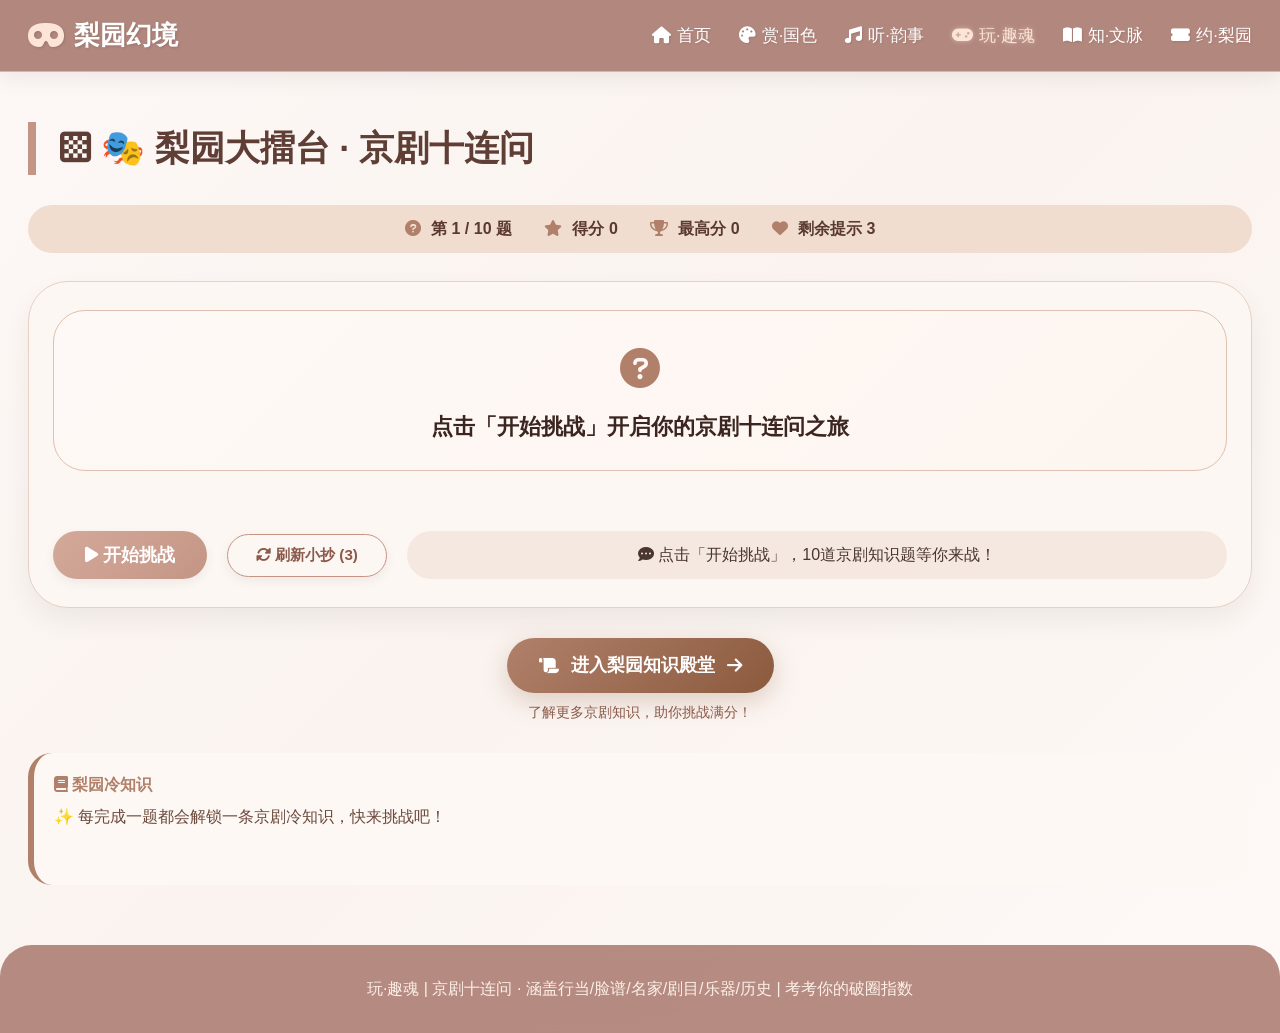
==== commit 2bf57d1f: "game.html" ====
--- a/game.html
+++ b/game.html
@@ -2,48 +2,38 @@
 <html lang="zh-CN">
 <head>
     <meta charset="UTF-8">
-    <meta name="viewport" content="width=device-width, initial-scale=1.0, user-scalable=yes">
+    <meta name="viewport" content="width=device-width, initial-scale=1.0, maximum-scale=1.0, user-scalable=no, viewport-fit=cover">
     <title>梨园幻境 · 玩·趣魂 | 京剧十连问 · 破圈挑战赛</title>
     <link rel="stylesheet" href="https://cdnjs.cloudflare.com/ajax/libs/font-awesome/6.0.0-beta3/css/all.min.css">
     <link rel="stylesheet" href="css/new_file.css">
     <style>
-        /* ========== 新增：知识殿堂跳转按钮样式 ========== */
-        .knowledge-entry-section {
-            text-align: center;
-            margin: 30px 0 10px;
-        }
-        
-        .knowledge-entry-btn {
-            display: inline-flex;
-            align-items: center;
-            gap: 12px;
-            background: linear-gradient(135deg, #b08d5a, #8b6b45);
-            color: white;
-            border: none;
-            padding: 14px 32px;
-            border-radius: 50px;
-            font-size: 1.1rem;
-            font-weight: 600;
-            cursor: pointer;
-            text-decoration: none;
-            transition: all 0.3s ease;
-            box-shadow: 0 8px 24px rgba(139, 107, 69, 0.25);
-        }
-        
-        .knowledge-entry-btn:hover {
-            background: linear-gradient(135deg, #c4a47a, #a07850);
-            transform: translateY(-3px);
-            box-shadow: 0 14px 32px rgba(139, 107, 69, 0.35);
-        }
-        
-        .knowledge-entry-btn i {
-            font-size: 1.3rem;
-        }
-        
-        .entry-subtitle {
-            font-size: 0.85rem;
-            color: #8b7355;
-            margin-top: 10px;
+        /* 内嵌样式确保游戏正常运行 */
+        #startBtn, #refreshHintBtn {
+            cursor: pointer !important;
+            pointer-events: auto !important;
+            position: relative !important;
+            z-index: 100 !important;
+            display: inline-block !important;
+            opacity: 1 !important;
+            visibility: visible !important;
+        }
+        
+        #startBtn:active, #refreshHintBtn:active {
+            transform: scale(0.98) !important;
+        }
+        
+        .costume-option {
+            cursor: pointer !important;
+            pointer-events: auto !important;
+            user-select: none !important;
+        }
+        
+        .game-feedback {
+            min-height: 40px;
+        }
+        
+        #hintBadge {
+            transition: opacity 0.3s ease;
         }
     </style>
 </head>
@@ -63,7 +53,6 @@
 </div>
 
 <div class="container">
-    <!-- 游戏主区域：京剧十连问（保持不变） -->
     <div class="game-header">
         <h2 class="section-title"><i class="fas fa-chess-board"></i> 🎭 梨园大擂台 · 京剧十连问</h2>
         <div class="game-score-board">
@@ -75,7 +64,6 @@
     </div>
 
     <div class="game-main-box">
-        <!-- 题目卡片区域 -->
         <div class="question-area" id="questionArea">
             <div class="question-icon"><i class="fas fa-question-circle"></i></div>
             <div class="question-text" id="questionText">点击「开始挑战」开启你的京剧十连问之旅</div>
@@ -84,19 +72,16 @@
             </div>
         </div>
 
-        <!-- 选项卡片区域 -->
         <div class="options-area" id="optionsArea"></div>
 
-        <!-- 游戏控制栏 -->
         <div class="game-controls">
-            <button id="startBtn" class="btn btn-primary btn-lg"><i class="fas fa-play"></i> 开始挑战</button>
-            <button id="refreshHintBtn" class="btn btn-outline" disabled><i class="fas fa-sync-alt"></i> 刷新小抄 (<span id="hintLeftInner">3</span>)</button>
+            <button id="startBtn" class="btn btn-lg" type="button"><i class="fas fa-play"></i> 开始挑战</button>
+            <button id="refreshHintBtn" class="btn btn-outline" type="button" disabled><i class="fas fa-sync-alt"></i> 刷新小抄 (<span id="hintLeftInner">3</span>)</button>
             <div class="game-feedback" id="gameFeedback">
                 <i class="fas fa-comment-dots"></i> 点击开始，10道京剧知识题等你来战！
             </div>
         </div>
 
-        <!-- 通关彩蛋区域 -->
         <div class="achievement-area" id="achievementArea" style="display: none;">
             <div class="achievement-card">
                 <i class="fas fa-crown"></i>
@@ -105,17 +90,15 @@
         </div>
     </div>
 
-    <!-- ========== 新增：知识殿堂跳转入口 ========== -->
-    <div class="knowledge-entry-section">
-        <a href="game-knowledge.html" class="knowledge-entry-btn">
+    <div style="text-align: center; margin: 30px 0 10px;">
+        <a href="game-knowledge.html" style="display: inline-flex; align-items: center; gap: 12px; background: linear-gradient(135deg, #b0806a, #8b5a3e); color: white; border: none; padding: 14px 32px; border-radius: 50px; font-size: 1.1rem; font-weight: 600; cursor: pointer; text-decoration: none; transition: all 0.3s ease; box-shadow: 0 8px 24px rgba(139, 90, 60, 0.25);">
             <i class="fas fa-scroll"></i>
             进入梨园知识殿堂
             <i class="fas fa-arrow-right"></i>
         </a>
-        <p class="entry-subtitle">了解更多京剧知识，助你挑战满分！</p>
+        <p style="font-size: 0.85rem; color: #8b5a4a; margin-top: 10px;">了解更多京剧知识，助你挑战满分！</p>
     </div>
 
-    <!-- 梨园知识小百科（动态更新） -->
     <div class="knowledge-tips">
         <h4><i class="fas fa-book"></i> 梨园冷知识</h4>
         <p id="funFact">✨ 每完成一题都会解锁一条京剧冷知识，快来挑战吧！</p>
@@ -125,66 +108,62 @@
 <footer><p>玩·趣魂 | 京剧十连问 · 涵盖行当/脸谱/名家/剧目/乐器/历史 | 考考你的破圈指数</p></footer>
 
 <script>
-    // ---------- 京剧知识题库（保持不变） ----------
-    const masterQuestionBank = [
-        // 行当类
-        { question: "京剧中的"旦"角不包括以下哪一类？", options: ["青衣", "花旦", "武旦", "花脸"], correct: "花脸", hint: "花脸属于「净」行，不是旦角。", funFact: "旦角分为青衣、花旦、刀马旦、武旦、老旦等。" },
-        { question: "下列哪位是著名的"老生"演员？", options: ["梅兰芳", "程砚秋", "马连良", "荀慧生"], correct: "马连良", hint: "马连良是四大须生之一，老生名家。", funFact: "四大须生：马连良、谭富英、杨宝森、奚啸伯。" },
-        { question: ""丑"角脸上的白色块通常画在哪里？", options: ["额头", "鼻梁", "脸颊", "下巴"], correct: "鼻梁", hint: "丑角鼻梁上画白色豆腐块，俗称「小花脸」。", funFact: "丑角分文丑和武丑，文丑如《群英会》蒋干。" },
-        // 脸谱类
+(function() {
+    // 使用IIFE避免变量污染
+    
+    // ========== 题库 ==========
+    var masterQuestionBank = [
+        { question: '京剧中的"旦"角不包括以下哪一类？', options: ["青衣", "花旦", "武旦", "花脸"], correct: "花脸", hint: '花脸属于"净"行，不是旦角。', funFact: "旦角分为青衣、花旦、刀马旦、武旦、老旦等。" },
+        { question: '下列哪位是著名的"老生"演员？', options: ["梅兰芳", "程砚秋", "马连良", "荀慧生"], correct: "马连良", hint: "马连良是四大须生之一，老生名家。", funFact: "四大须生：马连良、谭富英、杨宝森、奚啸伯。" },
+        { question: '"丑"角脸上的白色块通常画在哪里？', options: ["额头", "鼻梁", "脸颊", "下巴"], correct: "鼻梁", hint: '丑角鼻梁上画白色豆腐块，俗称"小花脸"。', funFact: "丑角分文丑和武丑，文丑如《群英会》蒋干。" },
         { question: "京剧脸谱中，白色通常象征什么性格？", options: ["忠勇", "刚直", "奸诈", "神秘"], correct: "奸诈", hint: "白脸代表奸诈多疑，如曹操、严嵩。", funFact: "红脸忠勇（关羽）、黑脸刚直（包拯）、白脸奸诈（曹操）。" },
         { question: "《闹天宫》中孙悟空的脸谱主色调是？", options: ["红色", "黄色", "白色", "金色"], correct: "金色", hint: "孙悟空脸谱为金色，代表神佛/猴王。", funFact: "金色脸谱多用于神怪角色，如二郎神、孙悟空。" },
-        // 剧目类
-        { question: "《贵妃醉酒》中杨贵妃由哪位京剧大师发扬光大？", options: ["程砚秋", "荀慧生", "梅兰芳", "尚小云"], correct: "梅兰芳", hint: "梅兰芳的《贵妃醉酒》是梅派代表剧目。", funFact: "梅兰芳在剧中加入了「卧鱼」等高难度身段。" },
-        { question: ""劝千岁杀字休出口"出自哪部经典剧目？", options: ["《空城计》", "《甘露寺》", "《借东风》", "《捉放曹》"], correct: "《甘露寺》", hint: "这是乔玄劝孙权不要杀刘备的著名唱段。", funFact: "这段「劝千岁」是马派老生代表唱腔。" },
-        { question: "以下哪部戏讲述的是"霸王别姬"的故事？", options: ["《长坂坡》", "《霸王别姬》", "《宇宙锋》", "《锁麟囊》"], correct: "《霸王别姬》", hint: "项羽被困垓下，虞姬自刎。", funFact: "《霸王别姬》中虞姬的剑舞是经典场面。" },
-        // 名家类
-        { question: "被誉为"京剧艺术大师"、"梅派"创始人的是？", options: ["程砚秋", "梅兰芳", "周信芳", "马连良"], correct: "梅兰芳", hint: "梅兰芳是四大名旦之首。", funFact: "梅兰芳曾赴美演出，将京剧推向世界。" },
-        { question: ""麒派"老生艺术是由哪位大师创立的？", options: ["梅兰芳", "程砚秋", "周信芳", "荀慧生"], correct: "周信芳", hint: "周信芳艺名「麒麟童」，创立麒派。", funFact: "麒派表演苍劲有力，擅演《徐策跑城》。" },
-        // 乐器类
-        { question: "京剧乐队中，被称为"武场"灵魂的打击乐器是？", options: ["京胡", "月琴", "板鼓", "铙钹"], correct: "板鼓", hint: "板鼓由鼓师指挥，控制全场节奏。", funFact: "武场乐器包括板鼓、大锣、铙钹、小锣。" },
-        { question: "京剧"文场"三大件不包括以下哪一项？", options: ["京胡", "月琴", "三弦", "大锣"], correct: "大锣", hint: "大锣属于武场乐器。", funFact: "文场三大件：京胡、月琴、三弦。" },
-        // 历史类
+        { question: "《贵妃醉酒》中杨贵妃由哪位京剧大师发扬光大？", options: ["程砚秋", "荀慧生", "梅兰芳", "尚小云"], correct: "梅兰芳", hint: "梅兰芳的《贵妃醉酒》是梅派代表剧目。", funFact: '梅兰芳在剧中加入了"卧鱼"等高难度身段。' },
+        { question: '"劝千岁杀字休出口"出自哪部经典剧目？', options: ["《空城计》", "《甘露寺》", "《借东风》", "《捉放曹》"], correct: "《甘露寺》", hint: "这是乔玄劝孙权不要杀刘备的著名唱段。", funFact: '这段"劝千岁"是马派老生代表唱腔。' },
+        { question: '以下哪部戏讲述的是"霸王别姬"的故事？', options: ["《长坂坡》", "《霸王别姬》", "《宇宙锋》", "《锁麟囊》"], correct: "《霸王别姬》", hint: "项羽被困垓下，虞姬自刎。", funFact: "《霸王别姬》中虞姬的剑舞是经典场面。" },
+        { question: '被誉为"京剧艺术大师"、"梅派"创始人的是？', options: ["程砚秋", "梅兰芳", "周信芳", "马连良"], correct: "梅兰芳", hint: "梅兰芳是四大名旦之首。", funFact: "梅兰芳曾赴美演出，将京剧推向世界。" },
+        { question: '"麒派"老生艺术是由哪位大师创立的？', options: ["梅兰芳", "程砚秋", "周信芳", "荀慧生"], correct: "周信芳", hint: '周信芳艺名"麒麟童"，创立麒派。', funFact: "麒派表演苍劲有力，擅演《徐策跑城》。" },
+        { question: '京剧乐队中，被称为"武场"灵魂的打击乐器是？', options: ["京胡", "月琴", "板鼓", "铙钹"], correct: "板鼓", hint: "板鼓由鼓师指挥，控制全场节奏。", funFact: "武场乐器包括板鼓、大锣、铙钹、小锣。" },
+        { question: '京剧"文场"三大件不包括以下哪一项？', options: ["京胡", "月琴", "三弦", "大锣"], correct: "大锣", hint: "大锣属于武场乐器。", funFact: "文场三大件：京胡、月琴、三弦。" },
         { question: "京剧形成于哪个朝代？", options: ["唐代", "宋代", "明代", "清代"], correct: "清代", hint: "乾隆年间四大徽班进京，逐渐形成京剧。", funFact: "京剧至今已有200多年历史。" },
         { question: "四大徽班进京发生在哪一年左右？", options: ["1790年", "1840年", "1900年", "1911年"], correct: "1790年", hint: "乾隆五十五年，为皇帝祝寿进京。", funFact: "四大徽班：三庆、四喜、和春、春台。" },
-        // 特技类
-        { question: "京剧中的"摔僵尸"属于哪种表演特技？", options: ["毯子功", "把子功", "水袖功", "翎子功"], correct: "毯子功", hint: "摔僵尸是毯子功中的高难度技巧。", funFact: "毯子功包括翻、滚、摔、跌等技巧。" },
+        { question: '京剧中的"摔僵尸"属于哪种表演特技？', options: ["毯子功", "把子功", "水袖功", "翎子功"], correct: "毯子功", hint: "摔僵尸是毯子功中的高难度技巧。", funFact: "毯子功包括翻、滚、摔、跌等技巧。" },
         { question: "京剧表演中，演员甩动头顶的翎子称为什么？", options: ["翎子功", "帽翅功", "水袖功", "髯口功"], correct: "翎子功", hint: "翎子功多用于吕布、周瑜等角色。", funFact: "翎子功有掏翎、衔翎、甩翎等技巧。" }
     ];
 
-    // 游戏状态（保持不变）
-    let currentQuestions = [];
-    let currentIndex = 0;
-    let score = 0;
-    let highScore = 0;
-    let hintLeft = 3;
-    let gameActive = false;
-    let answered = false;
-    let currentQuestionObj = null;
-    let canRefreshHint = true;
-
-    // DOM 元素（保持不变）
-    const questionText = document.getElementById('questionText');
-    const optionsArea = document.getElementById('optionsArea');
-    const startBtn = document.getElementById('startBtn');
-    const refreshHintBtn = document.getElementById('refreshHintBtn');
-    const gameFeedback = document.getElementById('gameFeedback');
-    const currentQNumSpan = document.getElementById('currentQNum');
-    const totalQNumSpan = document.getElementById('totalQNum');
-    const scoreCountSpan = document.getElementById('scoreCount');
-    const highScoreSpan = document.getElementById('highScoreSpan');
-    const hintLeftSpan = document.getElementById('hintLeftSpan');
-    const hintLeftInner = document.getElementById('hintLeftInner');
-    const hintBadge = document.getElementById('hintBadge');
-    const hintTextSpan = document.getElementById('hintText');
-    const achievementArea = document.getElementById('achievementArea');
-    const achievementTextSpan = document.getElementById('achievementText');
-    const funFactP = document.getElementById('funFact');
-
-    // 所有游戏函数保持不变
+    // ========== 游戏状态 ==========
+    var currentQuestions = [];
+    var currentIndex = 0;
+    var score = 0;
+    var highScore = 0;
+    var hintLeft = 3;
+    var gameActive = false;
+    var answered = false;
+    var currentQuestionObj = null;
+    var canRefreshHint = true;
+
+    // ========== DOM元素 ==========
+    var questionText = document.getElementById('questionText');
+    var optionsArea = document.getElementById('optionsArea');
+    var startBtn = document.getElementById('startBtn');
+    var refreshHintBtn = document.getElementById('refreshHintBtn');
+    var gameFeedback = document.getElementById('gameFeedback');
+    var currentQNumSpan = document.getElementById('currentQNum');
+    var totalQNumSpan = document.getElementById('totalQNum');
+    var scoreCountSpan = document.getElementById('scoreCount');
+    var highScoreSpan = document.getElementById('highScoreSpan');
+    var hintLeftSpan = document.getElementById('hintLeftSpan');
+    var hintLeftInner = document.getElementById('hintLeftInner');
+    var hintBadge = document.getElementById('hintBadge');
+    var hintTextSpan = document.getElementById('hintText');
+    var achievementArea = document.getElementById('achievementArea');
+    var achievementTextSpan = document.getElementById('achievementText');
+    var funFactP = document.getElementById('funFact');
+
+    // ========== 函数 ==========
     function loadHighScore() {
-        const saved = localStorage.getItem('operaQuizHighScore');
-        if (saved) highScore = parseInt(saved);
+        var saved = localStorage.getItem('operaQuizHighScore');
+        if (saved) highScore = parseInt(saved) || 0;
         highScoreSpan.innerText = highScore;
     }
 
@@ -197,10 +176,12 @@
     }
 
     function selectRandomQuestions() {
-        const shuffled = [...masterQuestionBank];
-        for (let i = shuffled.length - 1; i > 0; i--) {
-            const j = Math.floor(Math.random() * (i + 1));
-            [shuffled[i], shuffled[j]] = [shuffled[j], shuffled[i]];
+        var shuffled = masterQuestionBank.slice();
+        for (var i = shuffled.length - 1; i > 0; i--) {
+            var j = Math.floor(Math.random() * (i + 1));
+            var temp = shuffled[i];
+            shuffled[i] = shuffled[j];
+            shuffled[j] = temp;
         }
         return shuffled.slice(0, 10);
     }
@@ -208,10 +189,12 @@
     function refreshHint() {
         if (!gameActive || answered) {
             gameFeedback.innerHTML = '<i class="fas fa-info-circle"></i> 请在答题前使用小抄~';
+            gameFeedback.className = 'game-feedback';
             return;
         }
         if (hintLeft <= 0) {
             gameFeedback.innerHTML = '<i class="fas fa-exclamation-triangle"></i> 小抄次数已用完！';
+            gameFeedback.className = 'game-feedback';
             return;
         }
         if (!canRefreshHint) return;
@@ -225,61 +208,67 @@
             hintTextSpan.innerText = currentQuestionObj.hint;
             hintBadge.style.display = 'block';
             gameFeedback.innerHTML = '<i class="fas fa-lightbulb"></i> 戏箱小抄已刷新！快看提示~';
+            gameFeedback.className = 'game-feedback';
             
-            setTimeout(() => {
+            setTimeout(function() {
                 if (hintBadge.style.display === 'block') {
                     hintBadge.style.display = 'none';
                 }
             }, 4000);
         }
         
-        setTimeout(() => {
+        setTimeout(function() {
             canRefreshHint = true;
         }, 1000);
         
-        refreshHintBtn.disabled = false;
+        if (hintLeft <= 0) {
+            refreshHintBtn.disabled = true;
+        }
     }
 
     function displayCurrentQuestion() {
         if (!gameActive || currentIndex >= currentQuestions.length) return;
         
         currentQuestionObj = currentQuestions[currentIndex];
-        questionText.innerHTML = `<i class="fas fa-feather-alt"></i> ${currentQuestionObj.question}`;
-        
-        const opts = [...currentQuestionObj.options];
-        for (let i = opts.length - 1; i > 0; i--) {
-            const j = Math.floor(Math.random() * (i + 1));
-            [opts[i], opts[j]] = [opts[j], opts[i]];
+        questionText.innerHTML = '<i class="fas fa-feather-alt"></i> ' + currentQuestionObj.question;
+        
+        var opts = currentQuestionObj.options.slice();
+        for (var i = opts.length - 1; i > 0; i--) {
+            var j = Math.floor(Math.random() * (i + 1));
+            var temp = opts[i];
+            opts[i] = opts[j];
+            opts[j] = temp;
         }
         
         optionsArea.innerHTML = '';
-        opts.forEach(opt => {
-            const optionCard = document.createElement('div');
-            optionCard.className = 'costume-option';
-            optionCard.innerHTML = `
-                <div class="option-emoji">${getOptionEmoji(opt)}</div>
-                <div class="option-text">${opt}</div>
-            `;
-            optionCard.addEventListener('click', () => {
-                if (!gameActive || answered) return;
-                checkAnswer(opt);
-            });
-            optionsArea.appendChild(optionCard);
-        });
+        for (var k = 0; k < opts.length; k++) {
+            (function(opt) {
+                var optionCard = document.createElement('div');
+                optionCard.className = 'costume-option';
+                optionCard.style.cursor = 'pointer';
+                optionCard.style.pointerEvents = 'auto';
+                optionCard.innerHTML = '<div class="option-emoji">' + getOptionEmoji(opt) + '</div><div class="option-text">' + opt + '</div>';
+                optionCard.onclick = function() {
+                    if (!gameActive || answered) return;
+                    checkAnswer(opt);
+                };
+                optionsArea.appendChild(optionCard);
+            })(opts[k]);
+        }
         
         answered = false;
         currentQNumSpan.innerText = currentIndex + 1;
         totalQNumSpan.innerText = currentQuestions.length;
         scoreCountSpan.innerText = score;
         hintBadge.style.display = 'none';
-        refreshHintBtn.disabled = false;
+        refreshHintBtn.disabled = (hintLeft <= 0);
     }
     
     function getOptionEmoji(opt) {
-        if (opt.includes('梅兰芳')) return '🎭';
-        if (opt.includes('脸谱') || opt.includes('红脸')) return '🎨';
-        if (opt.includes('大锣')) return '🥁';
-        if (opt.includes('1790')) return '📅';
+        if (opt.indexOf('梅兰芳') > -1) return '🎭';
+        if (opt.indexOf('脸谱') > -1 || opt.indexOf('红脸') > -1) return '🎨';
+        if (opt.indexOf('大锣') > -1) return '🥁';
+        if (opt.indexOf('1790') > -1) return '📅';
         return '🎭';
     }
 
@@ -287,19 +276,19 @@
         if (!gameActive || answered) return;
         answered = true;
         
-        const isCorrect = (selected === currentQuestionObj.correct);
+        var isCorrect = (selected === currentQuestionObj.correct);
         
         if (isCorrect) {
             score += 10;
             scoreCountSpan.innerText = score;
             saveHighScore();
             
-            gameFeedback.innerHTML = `<i class="fas fa-check-circle"></i> ✅ 漂亮！${currentQuestionObj.correct} 是正确的！ +10分`;
+            gameFeedback.innerHTML = '<i class="fas fa-check-circle"></i> ✅ 漂亮！' + currentQuestionObj.correct + ' 是正确的！ +10分';
             gameFeedback.className = 'game-feedback correct-feedback';
-            funFactP.innerHTML = `<i class="fas fa-lightbulb"></i> ✨ 冷知识：${currentQuestionObj.funFact}`;
+            funFactP.innerHTML = '<i class="fas fa-lightbulb"></i> ✨ 冷知识：' + currentQuestionObj.funFact;
             highlightOption(currentQuestionObj.correct, true);
             
-            setTimeout(() => {
+            setTimeout(function() {
                 if (gameActive) {
                     currentIndex++;
                     if (currentIndex < currentQuestions.length) {
@@ -310,13 +299,13 @@
                 }
             }, 1000);
         } else {
-            gameFeedback.innerHTML = `<i class="fas fa-times-circle"></i> ❌ 很遗憾！正确答案是：${currentQuestionObj.correct}。${currentQuestionObj.hint}`;
+            gameFeedback.innerHTML = '<i class="fas fa-times-circle"></i> ❌ 很遗憾！正确答案是：' + currentQuestionObj.correct + '。' + currentQuestionObj.hint;
             gameFeedback.className = 'game-feedback wrong-feedback';
             highlightOption(selected, false);
             highlightOption(currentQuestionObj.correct, true);
-            funFactP.innerHTML = `<i class="fas fa-book"></i> 📖 小贴士：${currentQuestionObj.hint}`;
+            funFactP.innerHTML = '<i class="fas fa-book"></i> 📖 小贴士：' + currentQuestionObj.hint;
             
-            setTimeout(() => {
+            setTimeout(function() {
                 if (gameActive) {
                     gameOver();
                 }
@@ -327,17 +316,18 @@
     }
     
     function highlightOption(optionText, isCorrect) {
-        const options = document.querySelectorAll('.costume-option');
-        for (let opt of options) {
-            if (opt.querySelector('.option-text').innerText === optionText) {
+        var options = document.querySelectorAll('.costume-option');
+        for (var i = 0; i < options.length; i++) {
+            var optText = options[i].querySelector('.option-text');
+            if (optText && optText.innerText === optionText) {
                 if (isCorrect) {
-                    opt.classList.add('correct-answer');
+                    options[i].classList.add('correct-answer');
                 } else {
-                    opt.classList.add('wrong-answer');
+                    options[i].classList.add('wrong-answer');
                 }
-                setTimeout(() => {
-                    opt.classList.remove('correct-answer', 'wrong-answer');
-                }, 1000);
+                setTimeout(function(el) {
+                    el.classList.remove('correct-answer', 'wrong-answer');
+                }, 1000, options[i]);
                 break;
             }
         }
@@ -348,8 +338,8 @@
         startBtn.innerText = '再来一局';
         refreshHintBtn.disabled = true;
         
-        const totalScore = score;
-        let message = '';
+        var totalScore = score;
+        var message = '';
         if (totalScore === 100) {
             message = '🏆 满分破圈大神！京剧十级学者！🏆';
             showAchievement('🎉 满分通关！京剧破圈王者！ 🎉');
@@ -361,7 +351,7 @@
             showAchievement('💪 继续努力，梨园之路还很长~');
         }
         
-        gameFeedback.innerHTML = `<i class="fas fa-flag-checkered"></i> 闯关结束！最终得分：${totalScore}/100。${message}`;
+        gameFeedback.innerHTML = '<i class="fas fa-flag-checkered"></i> 闯关结束！最终得分：' + totalScore + '/100。' + message;
         gameFeedback.className = 'game-feedback';
         saveHighScore();
     }
@@ -371,7 +361,7 @@
         startBtn.innerText = '再来一局';
         refreshHintBtn.disabled = true;
         
-        gameFeedback.innerHTML = `<i class="fas fa-skull-crosswalk"></i> 挑战失败！最终得分：${score}/100。点击「再来一局」重新挑战！`;
+        gameFeedback.innerHTML = '<i class="fas fa-skull-crosswalk"></i> 挑战失败！最终得分：' + score + '/100。点击「再来一局」重新挑战！';
         gameFeedback.className = 'game-feedback wrong-feedback';
         showAchievement('😢 差一点点，再来一局吧！');
         saveHighScore();
@@ -380,7 +370,7 @@
     function showAchievement(msg) {
         achievementTextSpan.innerText = msg;
         achievementArea.style.display = 'block';
-        setTimeout(() => {
+        setTimeout(function() {
             achievementArea.style.display = 'none';
         }, 3000);
     }
@@ -393,25 +383,31 @@
         gameActive = true;
         answered = false;
         
-        scoreCountSpan.innerText = score;
-        hintLeftSpan.innerText = hintLeft;
-        hintLeftInner.innerText = hintLeft;
+        scoreCountSpan.innerText = '0';
+        hintLeftSpan.innerText = '3';
+        hintLeftInner.innerText = '3';
+        currentQNumSpan.innerText = '1';
+        totalQNumSpan.innerText = '10';
         startBtn.innerText = '挑战中...';
-        setTimeout(() => { startBtn.innerText = '再来一局'; }, 1500);
         
         refreshHintBtn.disabled = false;
         gameFeedback.innerHTML = '<i class="fas fa-play"></i> 游戏开始！共10题，每题10分，答错即结束。可使用3次「刷新小抄」！';
         gameFeedback.className = 'game-feedback';
         funFactP.innerHTML = '✨ 每完成一题都会解锁一条京剧冷知识，快来挑战吧！';
+        hintBadge.style.display = 'none';
+        achievementArea.style.display = 'none';
         
         displayCurrentQuestion();
     }
 
+    // ========== 初始化 ==========
     function init() {
         loadHighScore();
         totalQNumSpan.innerText = '10';
         
-        startBtn.addEventListener('click', () => {
+        // 使用 onclick 属性直接绑定
+        startBtn.onclick = function(e) {
+            e.preventDefault();
             if (gameActive) {
                 if (confirm('当前游戏进行中，重新开始会丢失进度，确定吗？')) {
                     startNewGame();
@@ -419,14 +415,23 @@
             } else {
                 startNewGame();
             }
-        });
-        
-        refreshHintBtn.addEventListener('click', refreshHint);
+        };
+        
+        refreshHintBtn.onclick = function(e) {
+            e.preventDefault();
+            refreshHint();
+        };
         
         gameFeedback.innerHTML = '<i class="fas fa-comment-dots"></i> 点击「开始挑战」，10道京剧知识题等你来战！';
     }
     
-    init();
+    // 页面加载完成后初始化
+    if (document.readyState === 'loading') {
+        document.addEventListener('DOMContentLoaded', init);
+    } else {
+        init();
+    }
+})();
 </script>
 </body>
-</html>+</html>
